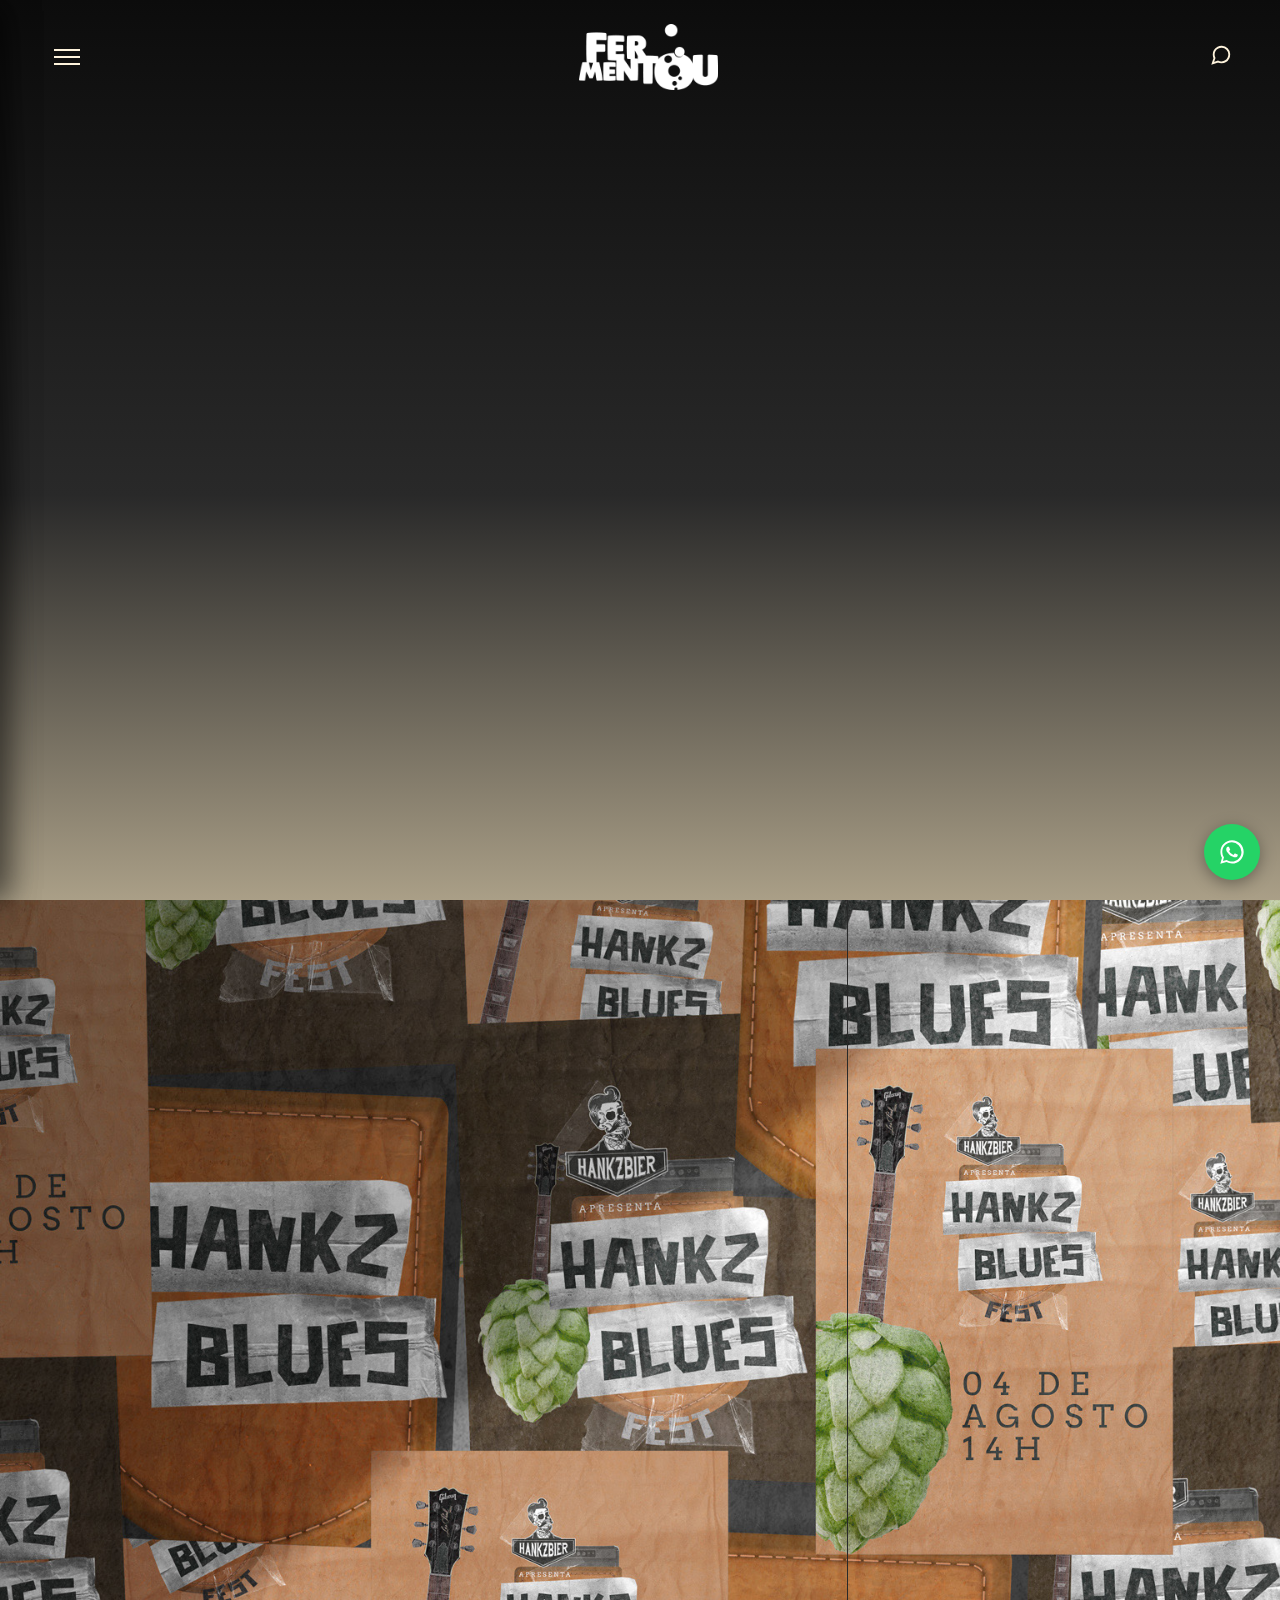
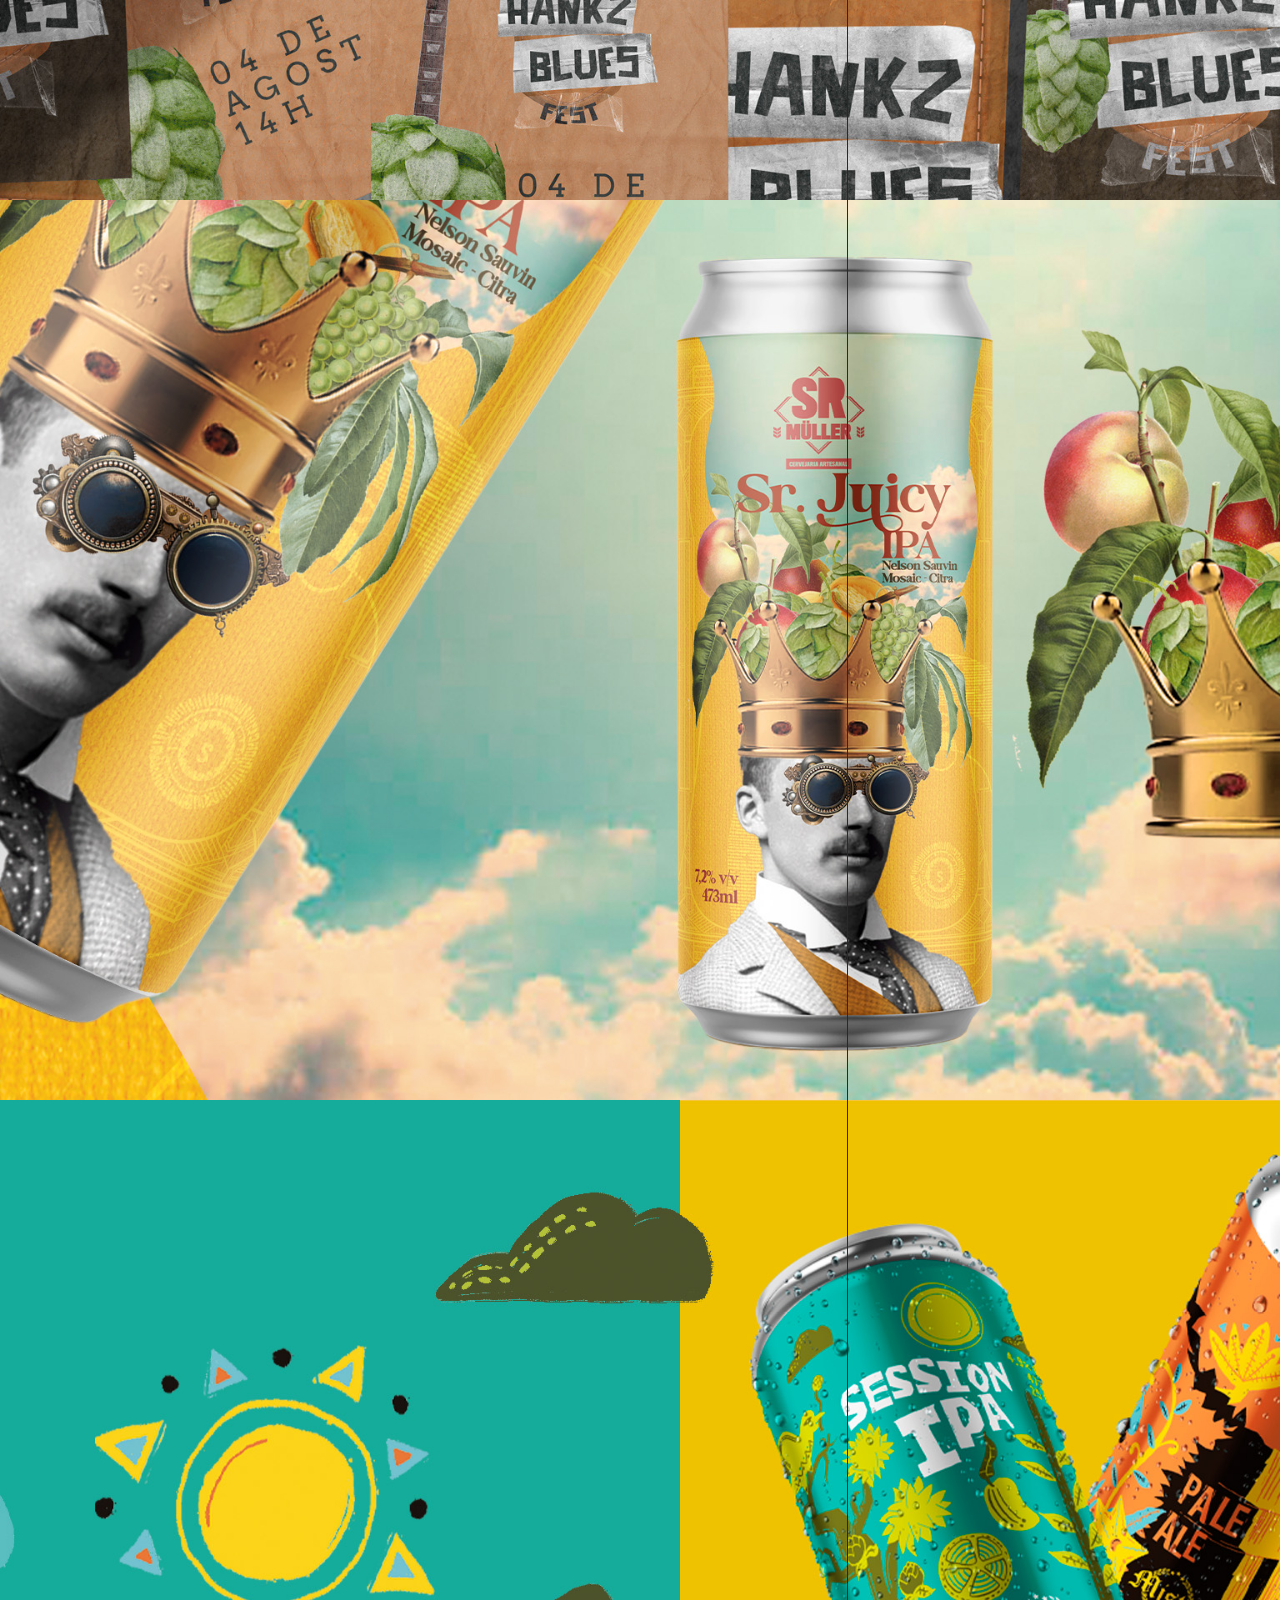
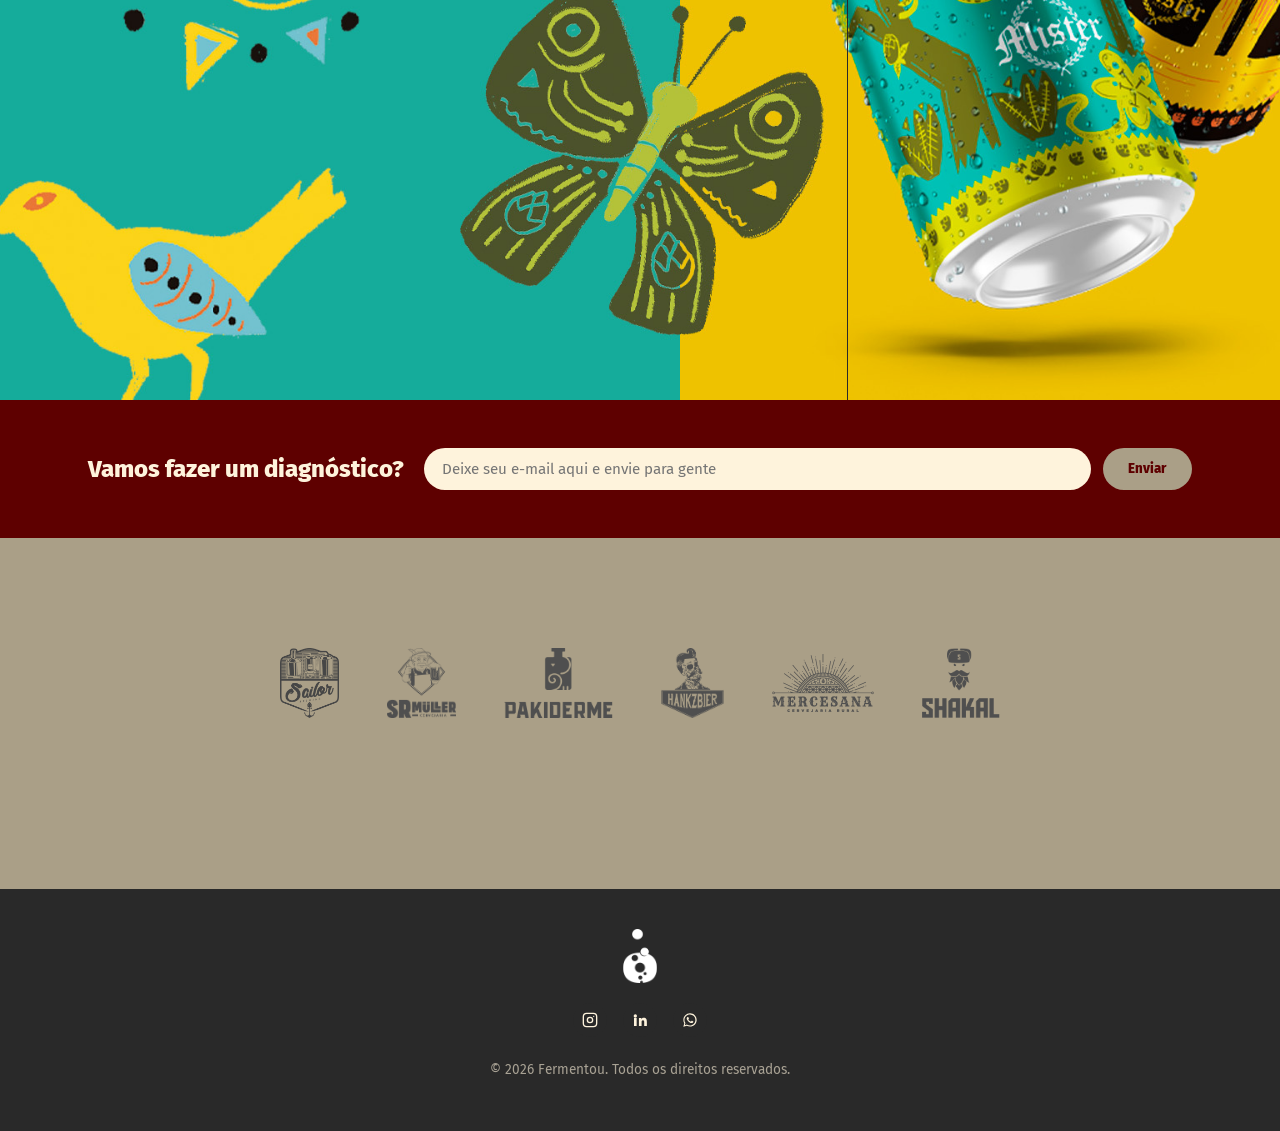
==== index.html @ e0749a38 "Add files via upload" ====
<!DOCTYPE html>
<html lang="pt-BR">
<head>
<meta charset="UTF-8">
<meta name="viewport" content="width=device-width, initial-scale=1.0">
<title>Fermentou — Estúdio</title>
<link rel="preconnect" href="https://fonts.googleapis.com">
<link rel="preconnect" href="https://fonts.gstatic.com" crossorigin>
<link href="https://fonts.googleapis.com/css2?family=Fira+Sans:ital,wght@0,400;0,500;0,800;1,400&display=swap" rel="stylesheet">
<link rel="stylesheet" href="css/style.css">
<link rel="icon" type="image/png" href="images/logo-f.png">
</head>
<body>

<header class="site-header">
  <button class="menu-toggle" aria-expanded="false" aria-label="Abrir menu">
    <span></span><span></span><span></span>
  </button>
  <div class="logo"><a href="index.html"><img src="images/logo.png" alt="Fermentou" style="height:66px"></a></div>
  <a href="contato.html" class="contact-icon" aria-label="Contato">
    <svg viewBox="0 0 24 24" fill="none" stroke="currentColor" stroke-width="2"><path d="M21 11.5a8.38 8.38 0 0 1-.9 3.8 8.5 8.5 0 0 1-7.6 4.7 8.38 8.38 0 0 1-3.8-.9L3 21l1.9-5.7a8.38 8.38 0 0 1-.9-3.8 8.5 8.5 0 0 1 4.7-7.6 8.38 8.38 0 0 1 3.8-.9h.5a8.48 8.48 0 0 1 8 8v.5z"/></svg>
  </a>
</header>

<div class="nav-backdrop"></div>
<nav class="nav-overlay">
  <ul>
    <li><a href="index.html" class="is-active">Home</a></li>
    <li><a href="trabalhos.html">Trabalhos</a></li>
    <li><a href="servicos.html">Serviços</a></li>
    <li><a href="contato.html">Contato</a></li>
  </ul>
</nav>

<!-- HERO / VÍDEO -->
<section class="hero-video">
  <!--
    TODO: quando tiver o arquivo final, troque o <div class="hero-video__placeholder-note">
    por este bloco e aponte o "src" para o arquivo dentro da pasta /video:

    <video autoplay loop playsinline muted preload="auto">
      <source src="video/hero-fermentou.mp4" type="video/mp4">
    </video>

    Observação: o atributo "muted" acima é o que deixa o vídeo sem som e,
    de quebra, é o que garante que o autoplay funcione em todos os
    navegadores (Chrome, Safari, Firefox só permitem autoplay automático
    quando o vídeo está mudo). Se quiser o vídeo COM som, vai precisar de
    um clique do usuário para ativar (ex.: um botão de "ativar som") — me
    avise que eu monto esse botão.
  -->
  <video autoplay loop playsinline muted preload="auto">
    <source src="video/video-head.mp4" type="video/mp4">
  </video>

</section>

<!-- TRABALHOS — efeito parallax de revelação (prévia com 3, veja a página Trabalhos para os 10) -->
<section class="trabalhos">
  <div class="trabalho-item" data-titulo="Trabalho 01" data-imagem-1="images/trabalho-01-1.jpg" data-texto-1="Texto 1 do projeto Trabalho 01 — edite este atributo (data-texto-1 no HTML) com a informação real." data-imagem-2="images/trabalho-01-2.jpg" data-texto-2="Texto 2 do projeto Trabalho 01 — edite este atributo (data-texto-2 no HTML) com a informação real." data-imagem-3="images/trabalho-01-3.jpg" data-texto-3="Texto 3 do projeto Trabalho 01 — edite este atributo (data-texto-3 no HTML) com a informação real.">
    <div class="trabalho-item__frame">
      <img src="images/trabalho-01.jpg" alt="Trabalho 01" onerror="this.replaceWith(Object.assign(document.createElement('div'),{className:'trabalho-item__placeholder',textContent:'Trabalho 01'}))">
    </div>
    <div class="trabalho-item__nome">
      <span class="trabalho-item__nome-titulo">Trabalho 01</span>
      <span class="trabalho-item__nome-desc"></span>
    </div>
  </div>
  <div class="trabalho-item" data-titulo="Trabalho 02" data-imagem-1="images/trabalho-02-1.jpg" data-texto-1="Texto 1 do projeto Trabalho 02 — edite este atributo (data-texto-1 no HTML) com a informação real." data-imagem-2="images/trabalho-02-2.jpg" data-texto-2="Texto 2 do projeto Trabalho 02 — edite este atributo (data-texto-2 no HTML) com a informação real." data-imagem-3="images/trabalho-02-3.jpg" data-texto-3="Texto 3 do projeto Trabalho 02 — edite este atributo (data-texto-3 no HTML) com a informação real.">
    <div class="trabalho-item__frame">
      <img src="images/trabalho-02.jpg" alt="Trabalho 02" onerror="this.replaceWith(Object.assign(document.createElement('div'),{className:'trabalho-item__placeholder',textContent:'Trabalho 02'}))">
    </div>
    <div class="trabalho-item__nome">
      <span class="trabalho-item__nome-titulo">Trabalho 02</span>
      <span class="trabalho-item__nome-desc"></span>
    </div>
  </div>
  <div class="trabalho-item" data-titulo="Trabalho 03" data-imagem-1="images/trabalho-03-1.jpg" data-texto-1="Texto 1 do projeto Trabalho 03 — edite este atributo (data-texto-1 no HTML) com a informação real." data-imagem-2="images/trabalho-03-2.jpg" data-texto-2="Texto 2 do projeto Trabalho 03 — edite este atributo (data-texto-2 no HTML) com a informação real." data-imagem-3="images/trabalho-03-3.jpg" data-texto-3="Texto 3 do projeto Trabalho 03 — edite este atributo (data-texto-3 no HTML) com a informação real.">
    <div class="trabalho-item__frame">
      <img src="images/trabalho-03.jpg" alt="Trabalho 03" onerror="this.replaceWith(Object.assign(document.createElement('div'),{className:'trabalho-item__placeholder',textContent:'Trabalho 03'}))">
    </div>
    <div class="trabalho-item__nome">
      <span class="trabalho-item__nome-titulo">Trabalho 03</span>
      <span class="trabalho-item__nome-desc"></span>
    </div>
  </div>
</section>

<!-- ============================================================
     CTA — "Vamos fazer um diagnóstico?"
     Tudo aqui é fácil de editar:
     - Texto de chamada: troque o conteúdo de <span class="cta-diagnostico__texto">
     - Texto dentro do campo de e-mail: troque o atributo "placeholder" do <input>
     - Texto do botão: troque o conteúdo de <button>
     - Cor de fundo: variável --cta-cor-fundo no topo do css/style.css
       (hoje é o vermelho da marca — var(--terracota))
     Este formulário está preparado para o Netlify Forms (mesmo esquema da
     página Contato) — funciona assim que o site for publicado no Netlify.
     Se quiser usar outro serviço de e-mail/servidor aqui também, é só
     trocar/remover o atributo data-netlify e ajustar o "action" do form.
     ============================================================ -->
<section class="cta-diagnostico">
  <div class="container cta-diagnostico__conteudo">
    <span class="cta-diagnostico__texto">Vamos fazer um diagnóstico?</span>

    <form action="https://formsubmit.co/b506fd0d9becd67e48673a9bc6436c70" method="POST" class="cta-diagnostico__form">

      <!-- Redireciona de volta para a Home -->
      <input type="hidden" name="_next" value="https://fermentou.com.br/">

      <input type="hidden" name="_captcha" value="false">
      <input type="hidden" name="_subject" value="Novo pedido de Diagnóstico - Home">
      <input type="hidden" name="origem" value="CTA Diagnóstico - Home">

      <label for="cta-email" class="sr-only">E-mail</label>
      <input type="email" id="cta-email" name="email" placeholder="Deixe seu e-mail aqui e envie para gente" required>
      <button type="submit">Enviar</button>
    </form>
  </div>
</section>

<!-- CLIENTES -->
<section class="clientes">
  <div class="container">
    <div class="clientes__grid">
      <img src="images/cliente-01.png" alt="Cliente 1" onerror="imgFallback(this, 'Cliente 1')">
      <img src="images/cliente-02.png" alt="Cliente 2" onerror="imgFallback(this, 'Cliente 2')">
      <img src="images/cliente-03.png" alt="Cliente 3" onerror="imgFallback(this, 'Cliente 3')">
      <img src="images/cliente-04.png" alt="Cliente 4" onerror="imgFallback(this, 'Cliente 4')">
      <img src="images/cliente-05.png" alt="Cliente 5" onerror="imgFallback(this, 'Cliente 5')">
      <img src="images/cliente-06.png" alt="Cliente 6" onerror="imgFallback(this, 'Cliente 6')">

    </div>
  </div>
</section>

<footer class="site-footer">
  <div class="footer-logo">
      <a href="index.html"><img src="images/logo-f.png" alt="Fermentou" style="height:54px;margin:0 auto"></a>
  </div>
  <div class="clientes__social">
    <a href="https://instagram.com/" target="_blank" rel="noopener" aria-label="Instagram">
      <svg viewBox="0 0 24 24" fill="none" stroke="currentColor" stroke-width="2" stroke-linecap="round" stroke-linejoin="round"><rect x="2" y="2" width="20" height="20" rx="5"></rect><circle cx="12" cy="12" r="4"></circle><circle cx="17.5" cy="6.5" r="1" fill="currentColor" stroke="none"></circle></svg>
    </a>
    <a href="https://linkedin.com/" target="_blank" rel="noopener" aria-label="LinkedIn">
      <svg viewBox="0 0 24 24" fill="currentColor"><path d="M4.98 3.5a2.5 2.5 0 1 1 0 5 2.5 2.5 0 0 1 0-5zM3 9h4v12H3V9zm7 0h3.8v1.7h.1c.5-1 1.8-2 3.7-2 4 0 4.7 2.6 4.7 6v6.3h-4v-5.6c0-1.3 0-3-1.8-3s-2.1 1.4-2.1 2.9V21h-4V9z"/></svg>
    </a>
    <a href="https://wa.me/55SEUNUMEROAQUI" target="_blank" rel="noopener" aria-label="WhatsApp">
      <svg viewBox="0 0 24 24" fill="currentColor"><path d="M12.04 2c-5.5 0-9.96 4.46-9.96 9.96 0 1.76.46 3.45 1.33 4.95L2 22l5.24-1.37a9.9 9.9 0 0 0 4.8 1.23h.01c5.5 0 9.96-4.46 9.96-9.96S17.54 2 12.04 2zm0 18.2h-.01c-1.5 0-2.98-.4-4.27-1.16l-.31-.18-3.18.83.85-3.1-.2-.32a8.2 8.2 0 0 1-1.26-4.31c0-4.53 3.69-8.22 8.23-8.22a8.2 8.2 0 0 1 8.22 8.23c0 4.54-3.69 8.23-8.23 8.23zm4.51-6.16c-.25-.12-1.46-.72-1.69-.8-.23-.08-.39-.12-.56.13-.16.24-.64.8-.78.96-.14.16-.29.18-.53.06-.25-.12-1.04-.38-1.99-1.22-.73-.66-1.23-1.46-1.37-1.71-.14-.24-.02-.38.11-.5.11-.11.25-.28.37-.42.13-.14.17-.24.25-.4.08-.16.04-.3-.02-.42-.06-.12-.56-1.35-.77-1.85-.2-.48-.41-.42-.56-.43h-.48c-.16 0-.42.06-.64.3-.22.24-.85.83-.85 2.02s.87 2.35.99 2.51c.12.16 1.72 2.62 4.16 3.68.58.25 1.03.4 1.39.51.58.19 1.11.16 1.53.1.47-.07 1.46-.6 1.66-1.18.21-.58.21-1.07.14-1.18-.06-.1-.22-.16-.47-.28z"/></svg>
    </a>
  </div>
  <p style="margin-top:1.5rem;opacity:.6;">&copy; <span id="ano"></span> Fermentou. Todos os direitos reservados.</p>
</footer>

<!-- Off-canvas com detalhes do trabalho clicado -->
<div class="work-backdrop"></div>
<aside class="work-drawer" aria-hidden="true">
  <button class="work-drawer__fechar" aria-label="Fechar">&times;</button>
  <h2 class="work-drawer__titulo"></h2>

  <div class="work-drawer__bloco">
    <img class="work-drawer__imagem" data-slot="1" src="" alt="" onerror="this.style.display='none'">
    <p class="work-drawer__texto" data-slot="1"></p>
  </div>
  <div class="work-drawer__bloco">
    <img class="work-drawer__imagem" data-slot="2" src="" alt="" onerror="this.style.display='none'">
    <p class="work-drawer__texto" data-slot="2"></p>
  </div>
  <div class="work-drawer__bloco">
    <img class="work-drawer__imagem" data-slot="3" src="" alt="" onerror="this.style.display='none'">
    <p class="work-drawer__texto" data-slot="3"></p>
  </div>
</aside>

<script src="js/script.js"></script>
<script>document.getElementById('ano').textContent = new Date().getFullYear();</script>
</body>
</html>
---- css/style.css ----
/* ============================================
   FERMENTOU — Portfolio site
   ============================================ */

:root {
  /* Paleta oficial Fermentou, em ordem de predominância */
  --preto: #292929;      /* 1 — dominante */
  --terracota: #5e0000;      /* 2 — vinho/bordô, cor de destaque */
  --areia: #aa9f87;      /* 3 — bege acinzentado */
  --creme: #fef3dc;      /* 4 — creme claro */

  --terracota-escuro: #430000;
  --cinza-escuro: #292929;
  --verde-claro: var(--areia);
  --branco: #fef3dc;
  --branco-puro: #ffffff;
  --preto-rgb: 41, 41, 41; /* mesmo tom do --preto, em RGB (necessário para usar com opacidade) */
  --fonte-titulo: "Fira Sans", "Helvetica Neue", Arial, sans-serif;
  --fonte-corpo: "Fira Sans", "Helvetica Neue", Arial, sans-serif;
  --espaco-secao: clamp(3rem, 8vw, 7rem);

  /* ---- Campos de ajuste rápido ---- */
  --footer-logo-espaco: 1rem;               /* distância entre o logo e os ícones sociais no rodapé */
  --nome-trabalho-cor: var(--branco-puro);    /* cor do nome do trabalho (parallax) */
  --nome-trabalho-sombra:                     /* densidade da sombra do nome do trabalho */
    0 2px 6px rgba(0, 0, 0, 0.85),
    0 4px 18px rgba(0, 0, 0, 0.75),
    0 0 40px rgba(0, 0, 0, 0.5);
  --header-fundo-opacidade: 0.9;             /* fundo escuro atrás do logo ao rolar: 0 = totalmente transparente, 1 = totalmente sólido (hoje: ~95% transparente) */
  --marca-texto-altura-extra: 6px;            /* quanto o glifo do marca-texto cresce para cima e para baixo, além da altura padrão */
  --cta-cor-fundo: var(--terracota);          /* cor de fundo do CTA "Vamos fazer um diagnóstico?" na Home */
  --header-padding-vertical: 1.5rem;          /* altura "normal" do header (topo/base) */
  --header-escala-compacta: 0.7;              /* para quanto o header encolhe ao rolar (0.7 = 70% do tamanho original) */
  --trabalho-altura: 100vh;                   /* altura de cada imagem de trabalho em telas grandes */
  --trabalho-altura-tablet: 85vh;             /* altura em telas médias (até 900px) */
  --trabalho-altura-mobile: 60vh;             /* altura em telas pequenas (até 560px) — reduz o corte da imagem */
  --whatsapp-flutuante-cor: #25d366;          /* cor do botão flutuante de WhatsApp (hoje: verde padrão do WhatsApp) */
}

* { box-sizing: border-box; }

html {
  scroll-behavior: smooth;
}

body {
  margin: 0;
  font-family: var(--fonte-corpo);
  color: var(--preto);
  background: var(--creme);
  overflow-x: hidden;
}

img { max-width: 100%; display: block; }

a { color: inherit; text-decoration: none; }

.container {
  width: 100%;
  max-width: 1200px;
  margin: 0 auto;
  padding: 0 clamp(1.25rem, 4vw, 3rem);
}

/* ---------- Header ---------- */

.site-header {
  position: fixed;
  top: 0;
  left: 0;
  right: 0;
  z-index: 100;
  display: flex;
  align-items: center;
  justify-content: space-between;
  padding: var(--header-padding-vertical) clamp(1.25rem, 4vw, 3rem);
  color: var(--branco);
  background-color: transparent;
  transition: background-color 0.4s ease, padding 0.35s ease;
}

/* Header "compacto": reduz a altura gradualmente ao rolar a página,
   em todas as páginas. Proporção controlada por --header-escala-compacta
   no topo do CSS (hoje 0.7 = encolhe para 70% do tamanho original). */
.site-header.is-compacto {
  padding: calc(var(--header-padding-vertical) * var(--header-escala-compacta)) clamp(1.25rem, 4vw, 3rem);
}

.site-header .logo,
.site-header .contact-icon,
.site-header .menu-toggle {
  transition: transform 0.35s ease;
}

.site-header.is-compacto .logo,
.site-header.is-compacto .contact-icon,
.site-header.is-compacto .menu-toggle {
  transform: scale(var(--header-escala-compacta));
}

/* Fundo sólido fixo — usado nas páginas internas (sem vídeo por trás) */
.site-header.is-solid {
  background-color: var(--preto);
}

/* Fundo com fade e transparência ajustável — usado na Home, quando a
   rolagem passa da seção de vídeo para as seções seguintes */
.site-header.is-scrolled {
  background-color: rgba(var(--preto-rgb), var(--header-fundo-opacidade));
}

.logo {
  font-family: var(--fonte-titulo);
  font-weight: 800;
  font-size: 1.1rem;
  line-height: 0.95;
  text-align: center;
  letter-spacing: 0.02em;
}

.logo a { color: inherit; }

.menu-toggle {
  background: none;
  border: none;
  color: var(--branco);
  cursor: pointer;
  padding: 0.4rem;
  display: flex;
  flex-direction: column;
  gap: 5px;
}

.menu-toggle span {
  width: 26px;
  height: 2px;
  background: currentColor;
  display: block;
  transition: transform 0.25s ease, opacity 0.25s ease;
}

.menu-toggle[aria-expanded="true"] span:nth-child(1) {
  transform: translateY(7px) rotate(45deg);
}
.menu-toggle[aria-expanded="true"] span:nth-child(2) {
  opacity: 0;
}
.menu-toggle[aria-expanded="true"] span:nth-child(3) {
  transform: translateY(-7px) rotate(-45deg);
}

.contact-icon {
  color: var(--branco);
}
.contact-icon svg { width: 22px; height: 22px; }

/* Fundo desfocado — cobre a tela inteira (inclusive a metade que fica
   à direita do menu) enquanto o menu está aberto */
.nav-backdrop {
  position: fixed;
  inset: 0;
  z-index: 98;
  background: rgba(41, 41, 41, 0.4);
  backdrop-filter: blur(10px);
  -webkit-backdrop-filter: blur(10px);
  opacity: 0;
  visibility: hidden;
  transition: opacity 0.35s ease, visibility 0.35s ease;
}

.nav-backdrop.is-open {
  opacity: 1;
  visibility: visible;
}

/* Menu lateral — ocupa metade da tela e desliza a partir da esquerda,
   ficando sólido por cima do fundo desfocado */
.nav-overlay {
  position: fixed;
  top: 0;
  left: 0;
  bottom: 0;
  width: min(50vw, 480px);
  background: var(--preto);
  color: var(--creme);
  z-index: 99;
  display: flex;
  align-items: center;
  justify-content: center;
  transform: translateX(-100%);
  transition: transform 0.35s ease;
  box-shadow: 8px 0 30px rgba(0, 0, 0, 0.35);
}

.nav-overlay.is-open {
  transform: translateX(0);
}

.nav-overlay ul {
  list-style: none;
  margin: 0;
  padding: 0;
  text-align: center;
}

.nav-overlay li {
  margin: 1.2rem 0;
}

.nav-overlay a {
  font-family: var(--fonte-titulo);
  font-weight: 500;
  font-size: clamp(1.6rem, 3.5vw, 2.4rem);
  transition: color 0.2s ease;
}

.nav-overlay a:hover,
.nav-overlay a:focus-visible {
  color: var(--areia);
}

.nav-overlay a.is-active {
  color: var(--terracota);
}

.nav-overlay a.is-active:hover {
  color: var(--areia);
}

@media (max-width: 640px) {
  .nav-overlay { width: 78vw; }
}

/* ---------- Hero / video section ---------- */

.hero-video {
  position: relative;
  min-height: 100vh;
  display: flex;
  align-items: center;
  justify-content: center;
  overflow: hidden;
  background: linear-gradient(180deg, #0c0c0c 0%, var(--preto) 55%, var(--areia) 100%);
}

.hero-video video {
  position: absolute;
  inset: 0;
  width: 100%;
  height: 100%;
  object-fit: cover;
  opacity: 0.55;
}

.hero-video__placeholder-note {
  position: absolute;
  inset: 0;
  display: flex;
  align-items: center;
  justify-content: center;
  color: rgba(255,255,255,0.6);
  font-family: var(--fonte-titulo);
  font-weight: 800;
  letter-spacing: 0.3em;
  font-size: 1rem;
}

.hero-video__logos {
  position: relative;
  z-index: 2;
  display: grid;
  grid-template-columns: repeat(4, 1fr);
  gap: clamp(1.5rem, 5vw, 4rem) clamp(1.5rem, 6vw, 5rem);
  align-items: center;
  padding: clamp(4rem, 10vw, 8rem) clamp(1.5rem, 6vw, 5rem);
  opacity: 0.35;
}

.hero-video__logos img {
  filter: grayscale(1) brightness(2);
  margin: 0 auto;
}

/* ---------- Trabalhos / overlapping parallax images ---------- */

.trabalhos {
  position: relative;
  background: var(--preto);
}

.trabalho-item {
  position: sticky;
  top: 0;
  height: var(--trabalho-altura);
  display: flex;
  align-items: center;
  justify-content: center;
  overflow: hidden;
  cursor: pointer;
}

/* Em telas menores a imagem cortava muita informação (container muito
   alto/estreito); reduzimos a altura para cortar menos. Ajuste os
   valores de --trabalho-altura-tablet/--trabalho-altura-mobile no
   topo do CSS (dentro de :root) conforme quiser. */
@media (max-width: 900px) {
  .trabalho-item { height: var(--trabalho-altura-tablet); }
}

@media (max-width: 560px) {
  .trabalho-item { height: var(--trabalho-altura-mobile); }
}

/* ---------- Off-canvas de detalhes do trabalho ---------- */

.work-backdrop {
  position: fixed;
  inset: 0;
  z-index: 198;
  background: rgba(41, 41, 41, 0.45);
  backdrop-filter: blur(10px);
  -webkit-backdrop-filter: blur(10px);
  opacity: 0;
  visibility: hidden;
  transition: opacity 0.35s ease, visibility 0.35s ease;
}

.work-backdrop.is-open {
  opacity: 1;
  visibility: visible;
}

.work-drawer {
  position: fixed;
  top: 0;
  left: 0;
  bottom: 0;
  width: min(55vw, 560px);
  background: var(--preto);
  color: var(--creme);
  z-index: 199;
  transform: translateX(-100%);
  transition: transform 0.35s ease;
  box-shadow: 8px 0 30px rgba(0, 0, 0, 0.35);
  overflow-y: auto;
  padding: clamp(3.5rem, 7vw, 4.5rem) clamp(1.5rem, 4vw, 2.5rem) 3rem;
}

.work-drawer.is-open {
  transform: translateX(0);
}

.work-drawer__fechar {
  position: absolute;
  top: 1.2rem;
  right: 1.2rem;
  background: none;
  border: none;
  color: var(--creme);
  font-size: 2rem;
  line-height: 1;
  cursor: pointer;
}

.work-drawer__titulo {
  font-family: var(--fonte-titulo);
  font-weight: 800;
  font-size: clamp(1.5rem, 3vw, 2rem);
  margin: 0 0 2rem;
}

.work-drawer__bloco {
  margin-bottom: 2.5rem;
}

.work-drawer__bloco:last-child {
  margin-bottom: 0;
}

.work-drawer__imagem {
  width: 100%;
  aspect-ratio: 4/3;
  object-fit: cover;
  background: #3a3733;
  margin-bottom: 1rem;
}

.work-drawer__texto {
  line-height: 1.6;
  color: var(--areia);
  margin: 0;
}

@media (max-width: 640px) {
  .work-drawer { width: 86vw; }
}

.trabalho-item__frame {
  position: relative;
  width: 100%;
  height: 100%;
  will-change: transform, opacity;
}

.trabalho-item img {
  width: 100%;
  height: 100%;
  object-fit: cover;
}

.trabalho-item__placeholder {
  width: 100%;
  height: 100%;
  display: flex;
  align-items: center;
  justify-content: center;
  background: #3a3733;
  color: rgba(244, 236, 216, 0.5);
  font-family: var(--fonte-titulo);
  font-weight: 800;
  font-size: clamp(2rem, 6vw, 4rem);
}

.trabalho-item__nome {
  position: absolute;
  top: 50%;
  right: clamp(1.5rem, 6vw, 5rem);
  transform: translateY(calc(-50% + 90px));
  display: flex;
  flex-direction: column;
  align-items: flex-end;
  gap: 0.5rem;
  text-align: right;
  opacity: 0;
  pointer-events: none;
  will-change: transform, opacity;
}

.trabalho-item__nome-titulo {
  color: var(--nome-trabalho-cor);
  font-family: var(--fonte-titulo);
  font-weight: 800;
  font-size: clamp(1.6rem, 4vw, 3rem);
  letter-spacing: 0.02em;
  text-shadow: var(--nome-trabalho-sombra);
}

.trabalho-item__nome-desc {
  display: block;
  max-width: 32ch;
  color: var(--areia);
  font-family: var(--fonte-corpo);
  font-size: clamp(0.85rem, 1.4vw, 1rem);
  line-height: 1.5;
  text-shadow: 0 2px 10px rgba(0, 0, 0, 0.45);
}

/* Deixe o texto vazio no HTML (data-vazio) para omitir a descrição —
   ela some sozinha, sem precisar remover a tag nem mexer no CSS */
.trabalho-item__nome-desc:empty {
  display: none;
}

/* ---------- CTA "Vamos fazer um diagnóstico?" ---------- */

.cta-diagnostico {
  /* cor de fundo do CTA — troque aqui ou na variável --cta-cor-fundo no :root */
  background: var(--cta-cor-fundo);
  padding: clamp(2rem, 5vw, 3rem) 0;
}

.cta-diagnostico__conteudo {
  display: flex;
  flex-wrap: nowrap;
  align-items: center;
  justify-content: center;
  gap: 1.25rem;
  text-align: left;
}

.cta-diagnostico__texto {
  flex: 0 0 auto;
  white-space: nowrap;
  color: var(--creme);
  font-family: var(--fonte-titulo);
  font-weight: 800;
  font-size: clamp(1.1rem, 2vw, 1.5rem);
}

.cta-diagnostico__form {
  display: flex;
  flex-wrap: nowrap;
  gap: 0.75rem;
  flex: 1 1 auto;
  min-width: 0;
}

.cta-diagnostico__form input[type="email"] {
  flex: 1 1 220px;
  min-width: 0;
  padding: 0.75rem 1.1rem;
  border: none;
  border-radius: 999px;
  background: var(--creme);
  color: var(--preto);
  font-family: var(--fonte-corpo);
  font-size: 0.95rem;
}

.cta-diagnostico__form button {
  flex: 0 0 auto;
  padding: 0.75rem 1.6rem;
  border-radius: 999px;
  /* botão do CTA: fundo bege da marca, texto vermelho em negrito */
  background: var(--areia);
  color: var(--terracota);
  border: none;
  font-family: var(--fonte-corpo);
  font-weight: 800;
  cursor: pointer;
  transition: background-color 0.2s ease, color 0.2s ease;
}

.cta-diagnostico__form button:hover {
  background: var(--creme);
  color: var(--terracota);
}

/* Em telas estreitas, quebra em duas linhas (texto em cima, form embaixo)
   para não espremer demais o conteúdo */
@media (max-width: 720px) {
  .cta-diagnostico__conteudo {
    flex-wrap: wrap;
    justify-content: center;
    text-align: center;
  }
  .cta-diagnostico__texto {
    white-space: normal;
    flex-basis: 100%;
  }
  .cta-diagnostico__form {
    flex-basis: 100%;
  }
}

/* utilitário: esconde visualmente mas mantém acessível para leitor de tela */
.sr-only {
  position: absolute;
  width: 1px;
  height: 1px;
  padding: 0;
  margin: -1px;
  overflow: hidden;
  clip: rect(0, 0, 0, 0);
  white-space: nowrap;
  border: 0;
}

/* ---------- Clientes ---------- */

.clientes {
  background: var(--verde-claro);
  padding: var(--espaco-secao) 0;
  text-align: center;
}

.clientes__grid {
  display: flex;
  flex-wrap: nowrap;
  align-items: center;
  justify-content: flex-start;
  gap: 3rem;
  margin: 0 auto 3rem;
  overflow-x: auto;
  overflow-y: hidden;
  padding: 0.5rem clamp(1.25rem, 4vw, 3rem) 1.25rem;
  scroll-snap-type: x proximity;
  -webkit-overflow-scrolling: touch;
}

.clientes__grid.cabe-tudo {
  justify-content: center;
}

.clientes__grid::-webkit-scrollbar {
  height: 6px;
}
.clientes__grid::-webkit-scrollbar-thumb {
  background: var(--terracota);
  border-radius: 999px;
}
.clientes__grid::-webkit-scrollbar-track {
  background: transparent;
}

.clientes__grid img,
.clientes__grid .logo-placeholder {
  flex: 0 0 auto;
  scroll-snap-align: start;
}

.clientes__grid img {
  margin: 0;
  max-height: 70px;
  filter: grayscale(1);
}

.logo-placeholder {
  display: inline-flex;
  align-items: center;
  justify-content: center;
  min-width: 90px;
  min-height: 32px;
  font-size: 0.7rem;
  letter-spacing: 0.05em;
  text-transform: uppercase;
  color: var(--preto);
  opacity: 0.45;
  text-align: center;
}

.hero-video__logos .logo-placeholder {
  color: var(--creme);
}

.clientes__icone {
  width: 40px;
  margin: 0 auto 1rem;
}

.clientes__texto {
  max-width: 30ch;
  margin: 0 auto 1.5rem;
  font-size: 0.85rem;
  color: #555;
}

.clientes__social {
  display: flex;
  gap: 1rem;
  justify-content: center;
}

.clientes__social a {
  width: 34px;
  height: 34px;
  border-radius: 50%;
  background: var(--preto);
  color: var(--branco);
  display: flex;
  align-items: center;
  justify-content: center;
}
.clientes__social svg { width: 16px; height: 16px; }

/* ---------- Footer ---------- */

.site-footer {
  background: var(--preto);
  color: var(--creme);
  padding: 2.5rem clamp(1.25rem, 4vw, 3rem);
  text-align: center;
  font-size: 0.85rem;
}

.footer-logo {
  /* Distância entre o logo e os ícones de rede social abaixo dele.
     Ajuste este valor conforme quiser mais ou menos espaço. */
  margin-bottom: var(--footer-logo-espaco, 2.5rem);
}

.footer-logo a {
  display: inline-block;
  font-family: var(--fonte-titulo);
  font-weight: 800;
  font-size: 1rem;
  line-height: 0.95;
  color: var(--creme);
  letter-spacing: 0.02em;
}

.footer-logo img { margin: 0 auto; }

/* ---------- Páginas internas (Sobre / Contato / Trabalhos) ---------- */

.pagina-interna {
  padding: clamp(7rem, 14vw, 10rem) 0 var(--espaco-secao);
}

.pagina-interna h1 {
  font-family: var(--fonte-titulo);
  font-weight: 800;
  font-size: clamp(2rem, 6vw, 3.5rem);
  margin-bottom: 1.5rem;
  color: var(--terracota);
}

.pagina-interna p {
  max-width: 60ch;
  line-height: 1.6;
  color: #333;
}

/* ---------- Serviços ---------- */

.servicos-lista {
  list-style: none;
  margin: 3rem 0 0;
  padding: 0;
  max-width: 70ch;
}

.servico {
  padding: 2rem 0;
  border-bottom: 1px solid rgba(41, 41, 41, 0.15);
}

.servico:first-child {
  padding-top: 0;
}

.servico__titulo {
  font-family: var(--fonte-titulo);
  font-weight: 800;
  font-size: clamp(1.4rem, 1.7vw, 2.2rem);
  margin: 0 0 0.6rem;
}

.servico__texto {
  margin: 0;
  color: #333;
  line-height: 1.6;
  max-width: 55ch;
}

/* Efeito de "marca-texto": um glifo preto (cor da marca) que preenche
   por trás do título conforme ele entra na tela ao rolar a página — a
   fonte muda para a cor de fundo da página à medida que o glifo avança */
.marca-texto {
  position: relative;
  display: inline;
  color: var(--preto);
  transition: color 0.3s ease 0.3s;
}

.marca-texto::before {
  content: "";
  position: absolute;
  left: -0.15em;
  right: -0.15em;
  top: calc(8% - var(--marca-texto-altura-extra));
  bottom: calc(4% - var(--marca-texto-altura-extra));
  background: var(--preto);
  z-index: -1;
  transform: scaleX(0);
  transform-origin: left center;
  transition: transform 0.6s ease;
}

.marca-texto.is-marcado {
  color: var(--creme);
}

.marca-texto.is-marcado::before {
  transform: scaleX(1);
}

/* Contato form */

.form-contato {
  max-width: 520px;
  display: grid;
  gap: 1rem;
  margin-top: 2rem;
}

.form-contato label {
  font-size: 0.85rem;
  font-weight: 600;
  display: block;
  margin-bottom: 0.3rem;
}

.form-contato input,
.form-contato textarea {
  width: 100%;
  padding: 0.75rem;
  border: 1px solid #ccc;
  background: var(--branco);
  font-family: inherit;
  font-size: 1rem;
}

.form-contato button {
  justify-self: start;
  background: var(--terracota);
  color: var(--branco);
  border: none;
  padding: 0.8rem 1.8rem;
  border-radius: 999px;
  font-weight: 600;
  cursor: pointer;
}

.form-contato button:hover { background: var(--terracota-escuro); }

.form-contato-aviso {
  max-width: 520px;
  margin-top: 2rem;
  padding: 1rem 1.2rem;
  background: var(--areia);
  color: var(--preto);
  font-size: 0.95rem;
}

.contato__links {
  display: flex;
  gap: 1rem;
  margin-top: 2rem;
  flex-wrap: wrap;
}

.contato__links a {
  border: 1px solid var(--preto);
  border-radius: 999px;
  padding: 0.6rem 1.1rem;
  font-size: 0.9rem;
}

/* Grid de trabalhos (página Trabalhos) */

.trabalhos-grid {
  display: grid;
  grid-template-columns: repeat(2, 1fr);
  gap: 1.5rem;
}

.trabalhos-grid__item {
  aspect-ratio: 4/3;
  background: #ddd;
  display: flex;
  align-items: center;
  justify-content: center;
  color: #888;
  font-family: var(--fonte-titulo);
  font-weight: 800;
  overflow: hidden;
}
.trabalhos-grid__item img { width: 100%; height: 100%; object-fit: cover; }

@media (min-width: 640px) {
  .trabalhos-grid { grid-template-columns: repeat(3, 1fr); }
}

@media (max-width: 640px) {
  .clientes__grid { gap: 2rem; }
}

/* ---------- Botão flutuante do WhatsApp ---------- */

.whatsapp-flutuante {
  position: fixed;
  right: 1.25rem;
  bottom: 1.25rem;
  width: 56px;
  height: 56px;
  border-radius: 50%;
  display: flex;
  align-items: center;
  justify-content: center;
  background: var(--whatsapp-flutuante-cor);
  color: var(--branco-puro);
  box-shadow: 0 4px 16px rgba(0, 0, 0, 0.35);
  z-index: 150;
  transition: transform 0.2s ease;
}

.whatsapp-flutuante svg {
  width: 28px;
  height: 28px;
}

.whatsapp-flutuante:hover {
  transform: scale(1.08);
}

@media (prefers-reduced-motion: reduce) {
  html { scroll-behavior: auto; }
  .trabalho-item__frame { transition: none !important; }
}

/* ---------- Cursor trailer ---------- */

.cursor-trailer {
  position: fixed;
  top: 0;
  left: 0;
  width: 10px;
  height: 10px;
  background: var(--terracota);
  border-radius: 50%;
  pointer-events: none;
  z-index: 300;
  opacity: 0;
  transition: opacity 0.2s ease, width 0.15s ease, height 0.15s ease;
  will-change: transform;
}

.cursor-trailer.is-active {
  opacity: 1;
}

.cursor-trailer.is-bursting {
  opacity: 0 !important;
}

/* ---------- Efeito de "explosão" ao passar sobre links/botões ---------- */

.cursor-burst {
  position: fixed;
  top: 0;
  left: 0;
  width: 0;
  height: 0;
  pointer-events: none;
  z-index: 301;
}

.cursor-burst__eixo {
  position: absolute;
  top: 0;
  left: 0;
  width: 0;
  height: 0;
}

.cursor-burst__linha {
  position: absolute;
  top: 0;
  left: -1px;
  width: 2px;
  height: 9px;
  background: var(--terracota);
  transform-origin: center top;
  animation: cursor-burst-anim 0.45s ease-out forwards;
}

@keyframes cursor-burst-anim {
  0% { transform: translateY(-2px) scaleY(0.5); opacity: 1; }
  100% { transform: translateY(-20px) scaleY(1); opacity: 0; }
}
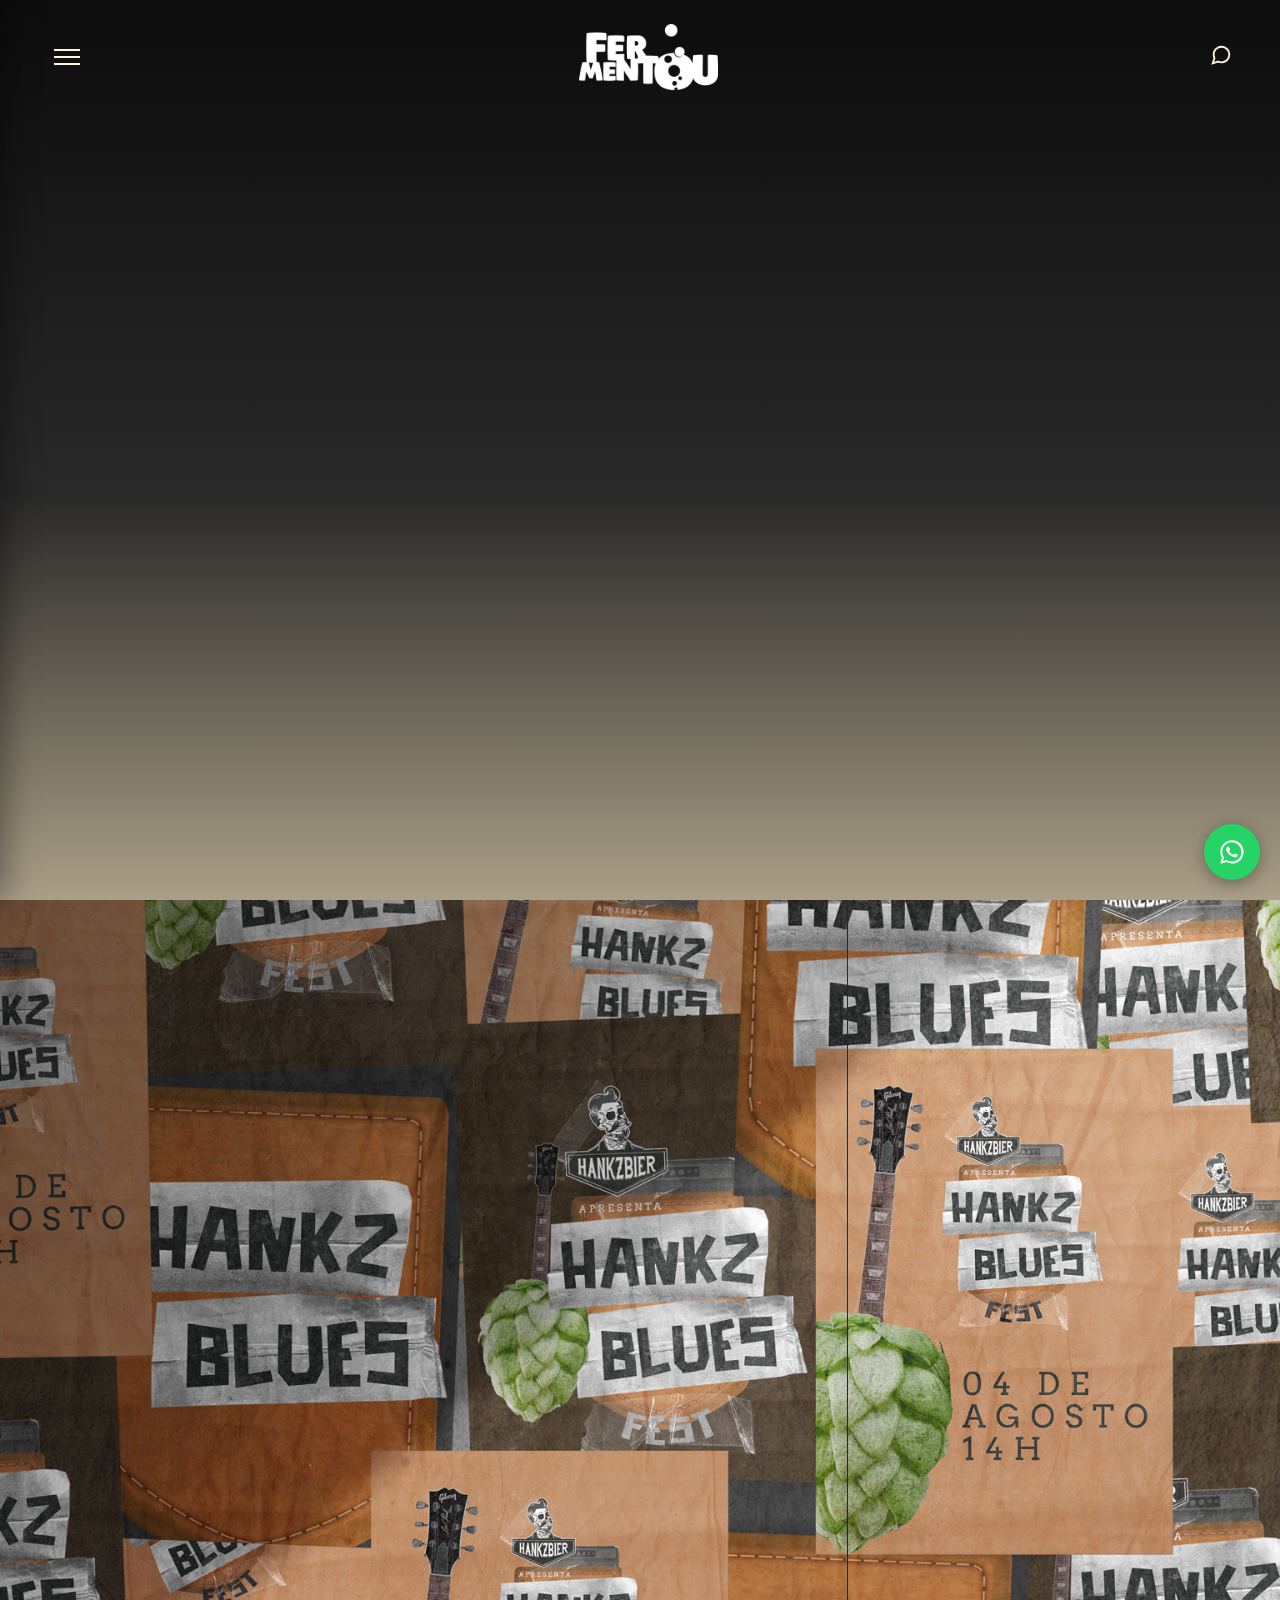
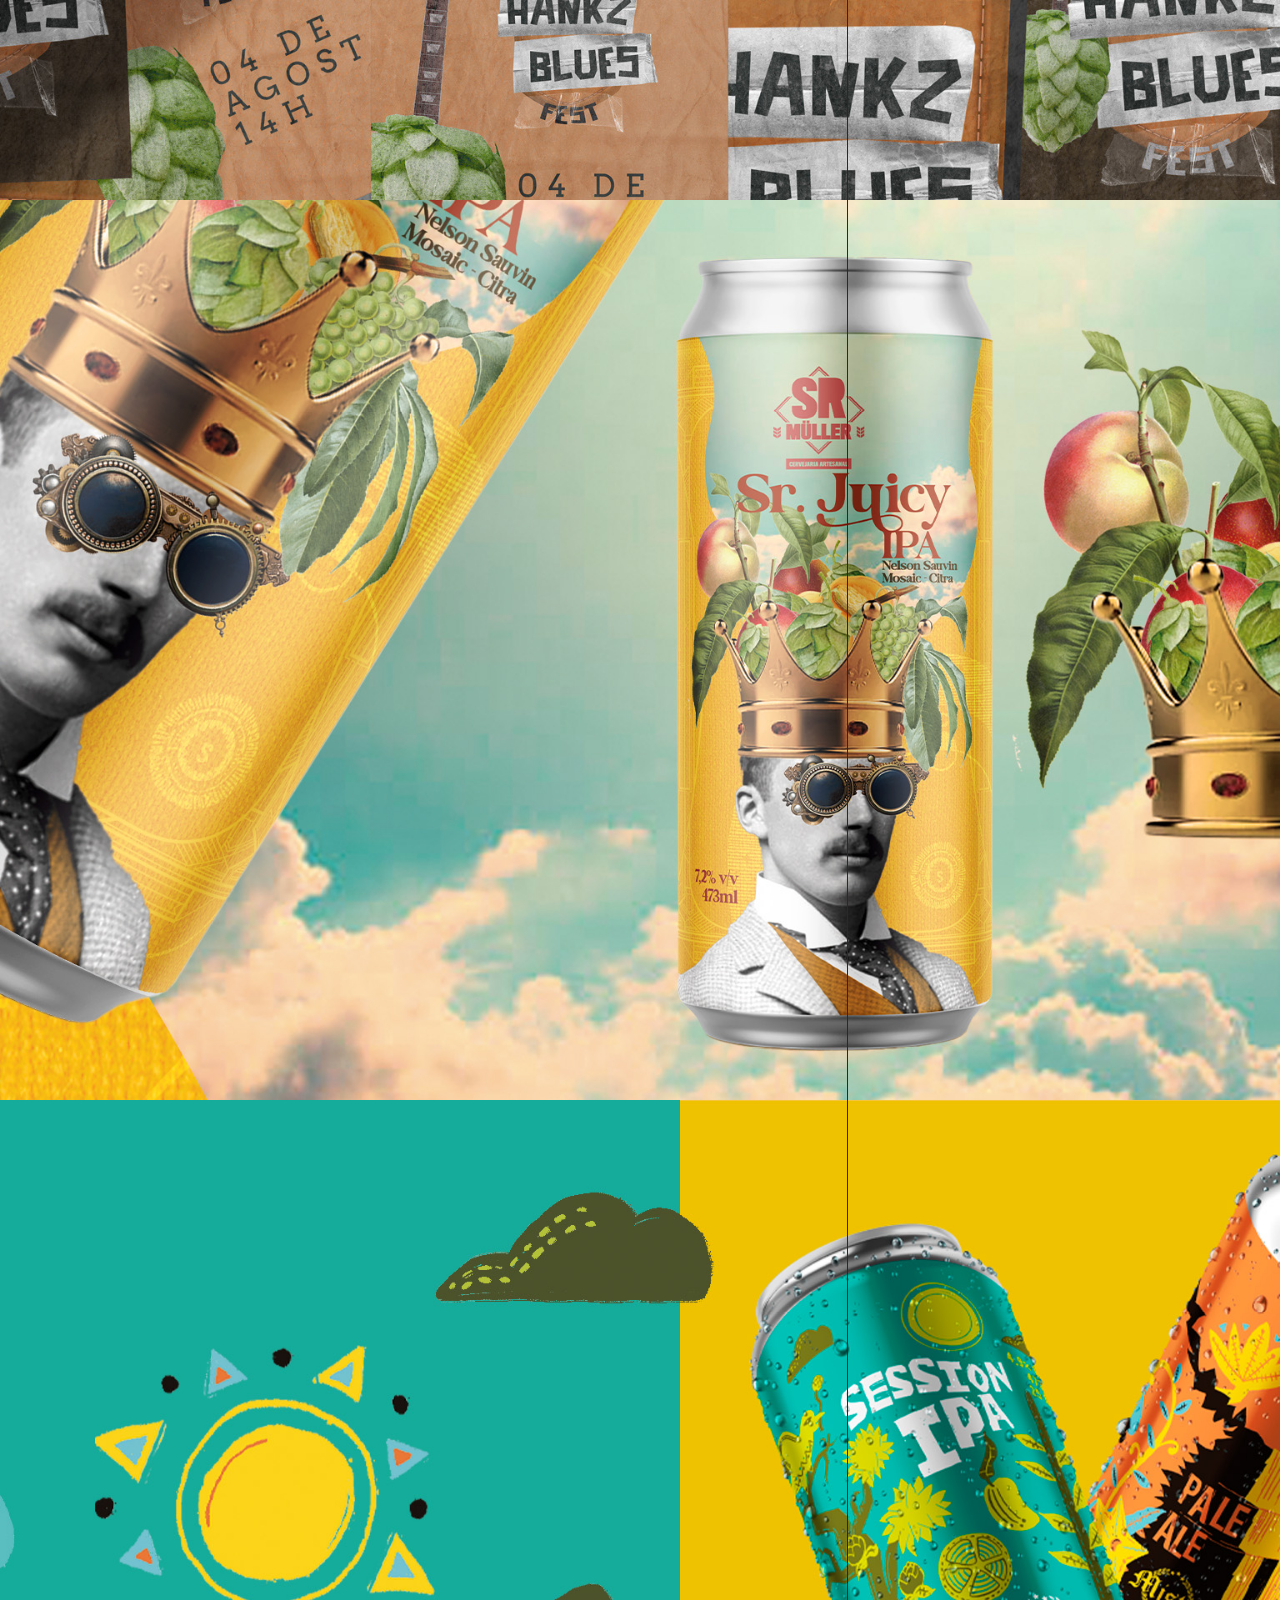
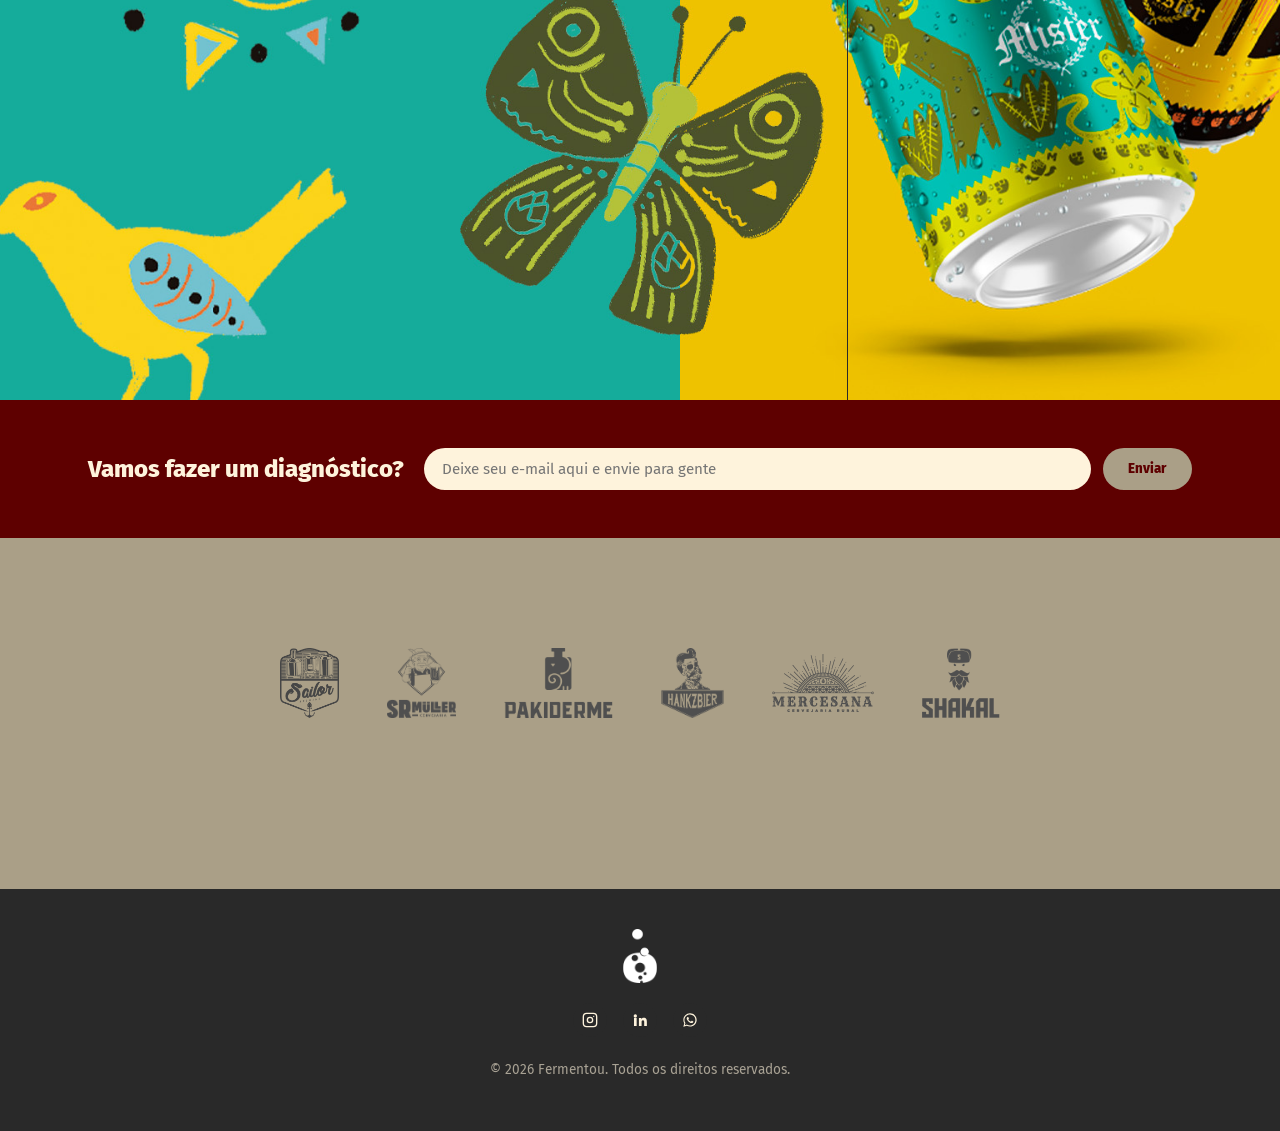
==== commit 2d6cba70: "Add files via upload" ====
--- a/index.html
+++ b/index.html
@@ -34,30 +34,14 @@
 
 <!-- HERO / VÍDEO -->
 <section class="hero-video">
-  <!--
-    TODO: quando tiver o arquivo final, troque o <div class="hero-video__placeholder-note">
-    por este bloco e aponte o "src" para o arquivo dentro da pasta /video:
-
-    <video autoplay loop playsinline muted preload="auto">
-      <source src="video/hero-fermentou.mp4" type="video/mp4">
-    </video>
-
-    Observação: o atributo "muted" acima é o que deixa o vídeo sem som e,
-    de quebra, é o que garante que o autoplay funcione em todos os
-    navegadores (Chrome, Safari, Firefox só permitem autoplay automático
-    quando o vídeo está mudo). Se quiser o vídeo COM som, vai precisar de
-    um clique do usuário para ativar (ex.: um botão de "ativar som") — me
-    avise que eu monto esse botão.
-  -->
   <video autoplay loop playsinline muted preload="auto">
     <source src="video/video-head.mp4" type="video/mp4">
   </video>
-
 </section>
 
-<!-- TRABALHOS — efeito parallax de revelação (prévia com 3, veja a página Trabalhos para os 10) -->
+<!-- TRABALHOS — Redireciona para a página trabalhos.html e abre o modal automático correspondente -->
 <section class="trabalhos">
-  <div class="trabalho-item" data-titulo="Trabalho 01" data-imagem-1="images/trabalho-01-1.jpg" data-texto-1="Texto 1 do projeto Trabalho 01 — edite este atributo (data-texto-1 no HTML) com a informação real." data-imagem-2="images/trabalho-01-2.jpg" data-texto-2="Texto 2 do projeto Trabalho 01 — edite este atributo (data-texto-2 no HTML) com a informação real." data-imagem-3="images/trabalho-01-3.jpg" data-texto-3="Texto 3 do projeto Trabalho 01 — edite este atributo (data-texto-3 no HTML) com a informação real.">
+  <a href="trabalhos.html#trabalho-01" class="trabalho-item">
     <div class="trabalho-item__frame">
       <img src="images/trabalho-01.jpg" alt="Trabalho 01" onerror="this.replaceWith(Object.assign(document.createElement('div'),{className:'trabalho-item__placeholder',textContent:'Trabalho 01'}))">
     </div>
@@ -65,8 +49,9 @@
       <span class="trabalho-item__nome-titulo">Trabalho 01</span>
       <span class="trabalho-item__nome-desc"></span>
     </div>
-  </div>
-  <div class="trabalho-item" data-titulo="Trabalho 02" data-imagem-1="images/trabalho-02-1.jpg" data-texto-1="Texto 1 do projeto Trabalho 02 — edite este atributo (data-texto-1 no HTML) com a informação real." data-imagem-2="images/trabalho-02-2.jpg" data-texto-2="Texto 2 do projeto Trabalho 02 — edite este atributo (data-texto-2 no HTML) com a informação real." data-imagem-3="images/trabalho-02-3.jpg" data-texto-3="Texto 3 do projeto Trabalho 02 — edite este atributo (data-texto-3 no HTML) com a informação real.">
+  </a>
+
+  <a href="trabalhos.html#trabalho-02" class="trabalho-item">
     <div class="trabalho-item__frame">
       <img src="images/trabalho-02.jpg" alt="Trabalho 02" onerror="this.replaceWith(Object.assign(document.createElement('div'),{className:'trabalho-item__placeholder',textContent:'Trabalho 02'}))">
     </div>
@@ -74,8 +59,9 @@
       <span class="trabalho-item__nome-titulo">Trabalho 02</span>
       <span class="trabalho-item__nome-desc"></span>
     </div>
-  </div>
-  <div class="trabalho-item" data-titulo="Trabalho 03" data-imagem-1="images/trabalho-03-1.jpg" data-texto-1="Texto 1 do projeto Trabalho 03 — edite este atributo (data-texto-1 no HTML) com a informação real." data-imagem-2="images/trabalho-03-2.jpg" data-texto-2="Texto 2 do projeto Trabalho 03 — edite este atributo (data-texto-2 no HTML) com a informação real." data-imagem-3="images/trabalho-03-3.jpg" data-texto-3="Texto 3 do projeto Trabalho 03 — edite este atributo (data-texto-3 no HTML) com a informação real.">
+  </a>
+
+  <a href="trabalhos.html#trabalho-03" class="trabalho-item">
     <div class="trabalho-item__frame">
       <img src="images/trabalho-03.jpg" alt="Trabalho 03" onerror="this.replaceWith(Object.assign(document.createElement('div'),{className:'trabalho-item__placeholder',textContent:'Trabalho 03'}))">
     </div>
@@ -83,31 +69,16 @@
       <span class="trabalho-item__nome-titulo">Trabalho 03</span>
       <span class="trabalho-item__nome-desc"></span>
     </div>
-  </div>
+  </a>
 </section>
 
-<!-- ============================================================
-     CTA — "Vamos fazer um diagnóstico?"
-     Tudo aqui é fácil de editar:
-     - Texto de chamada: troque o conteúdo de <span class="cta-diagnostico__texto">
-     - Texto dentro do campo de e-mail: troque o atributo "placeholder" do <input>
-     - Texto do botão: troque o conteúdo de <button>
-     - Cor de fundo: variável --cta-cor-fundo no topo do css/style.css
-       (hoje é o vermelho da marca — var(--terracota))
-     Este formulário está preparado para o Netlify Forms (mesmo esquema da
-     página Contato) — funciona assim que o site for publicado no Netlify.
-     Se quiser usar outro serviço de e-mail/servidor aqui também, é só
-     trocar/remover o atributo data-netlify e ajustar o "action" do form.
-     ============================================================ -->
+<!-- CTA DIAGNÓSTICO -->
 <section class="cta-diagnostico">
   <div class="container cta-diagnostico__conteudo">
     <span class="cta-diagnostico__texto">Vamos fazer um diagnóstico?</span>
 
     <form action="https://formsubmit.co/b506fd0d9becd67e48673a9bc6436c70" method="POST" class="cta-diagnostico__form">
-
-      <!-- Redireciona de volta para a Home -->
       <input type="hidden" name="_next" value="https://fermentou.com.br/">
-
       <input type="hidden" name="_captcha" value="false">
       <input type="hidden" name="_subject" value="Novo pedido de Diagnóstico - Home">
       <input type="hidden" name="origem" value="CTA Diagnóstico - Home">
@@ -129,7 +100,6 @@
       <img src="images/cliente-04.png" alt="Cliente 4" onerror="imgFallback(this, 'Cliente 4')">
       <img src="images/cliente-05.png" alt="Cliente 5" onerror="imgFallback(this, 'Cliente 5')">
       <img src="images/cliente-06.png" alt="Cliente 6" onerror="imgFallback(this, 'Cliente 6')">
-
     </div>
   </div>
 </section>
@@ -152,26 +122,6 @@
   <p style="margin-top:1.5rem;opacity:.6;">&copy; <span id="ano"></span> Fermentou. Todos os direitos reservados.</p>
 </footer>
 
-<!-- Off-canvas com detalhes do trabalho clicado -->
-<div class="work-backdrop"></div>
-<aside class="work-drawer" aria-hidden="true">
-  <button class="work-drawer__fechar" aria-label="Fechar">&times;</button>
-  <h2 class="work-drawer__titulo"></h2>
-
-  <div class="work-drawer__bloco">
-    <img class="work-drawer__imagem" data-slot="1" src="" alt="" onerror="this.style.display='none'">
-    <p class="work-drawer__texto" data-slot="1"></p>
-  </div>
-  <div class="work-drawer__bloco">
-    <img class="work-drawer__imagem" data-slot="2" src="" alt="" onerror="this.style.display='none'">
-    <p class="work-drawer__texto" data-slot="2"></p>
-  </div>
-  <div class="work-drawer__bloco">
-    <img class="work-drawer__imagem" data-slot="3" src="" alt="" onerror="this.style.display='none'">
-    <p class="work-drawer__texto" data-slot="3"></p>
-  </div>
-</aside>
-
 <script src="js/script.js"></script>
 <script>document.getElementById('ano').textContent = new Date().getFullYear();</script>
 </body>
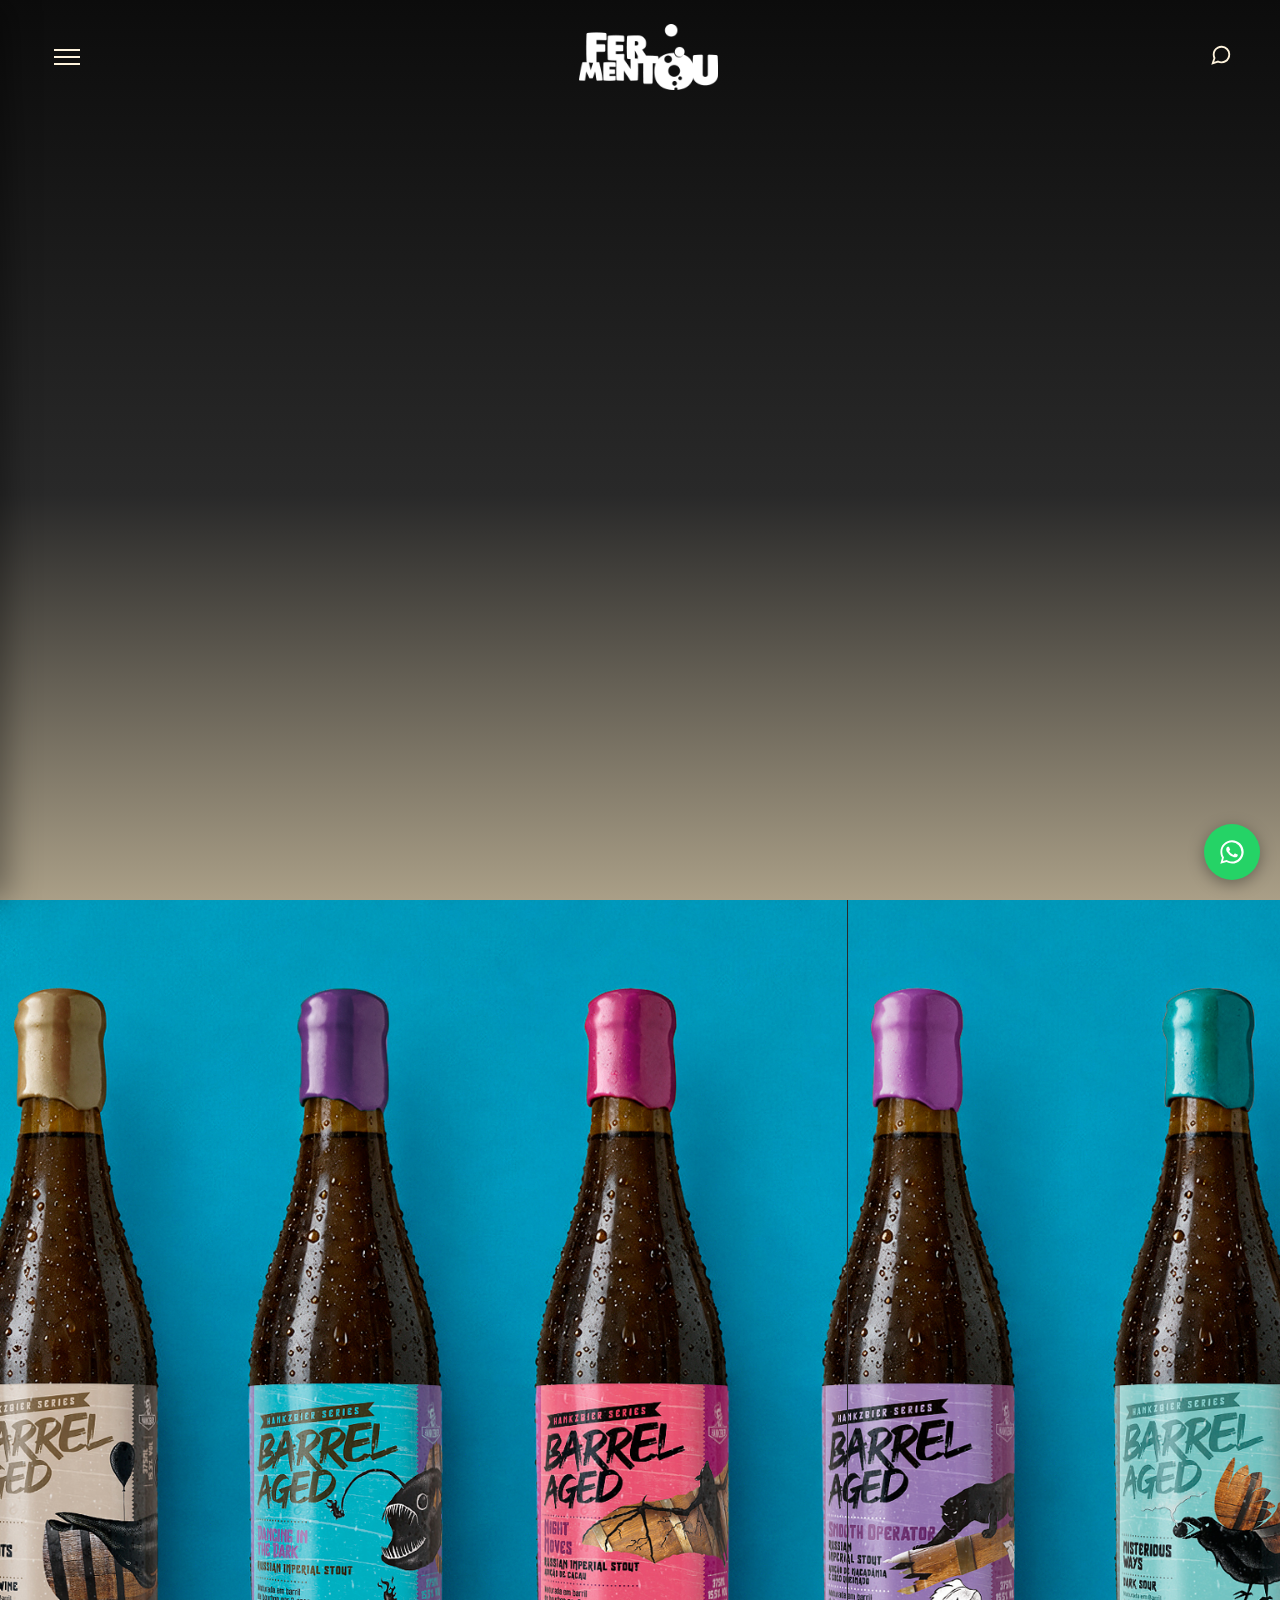
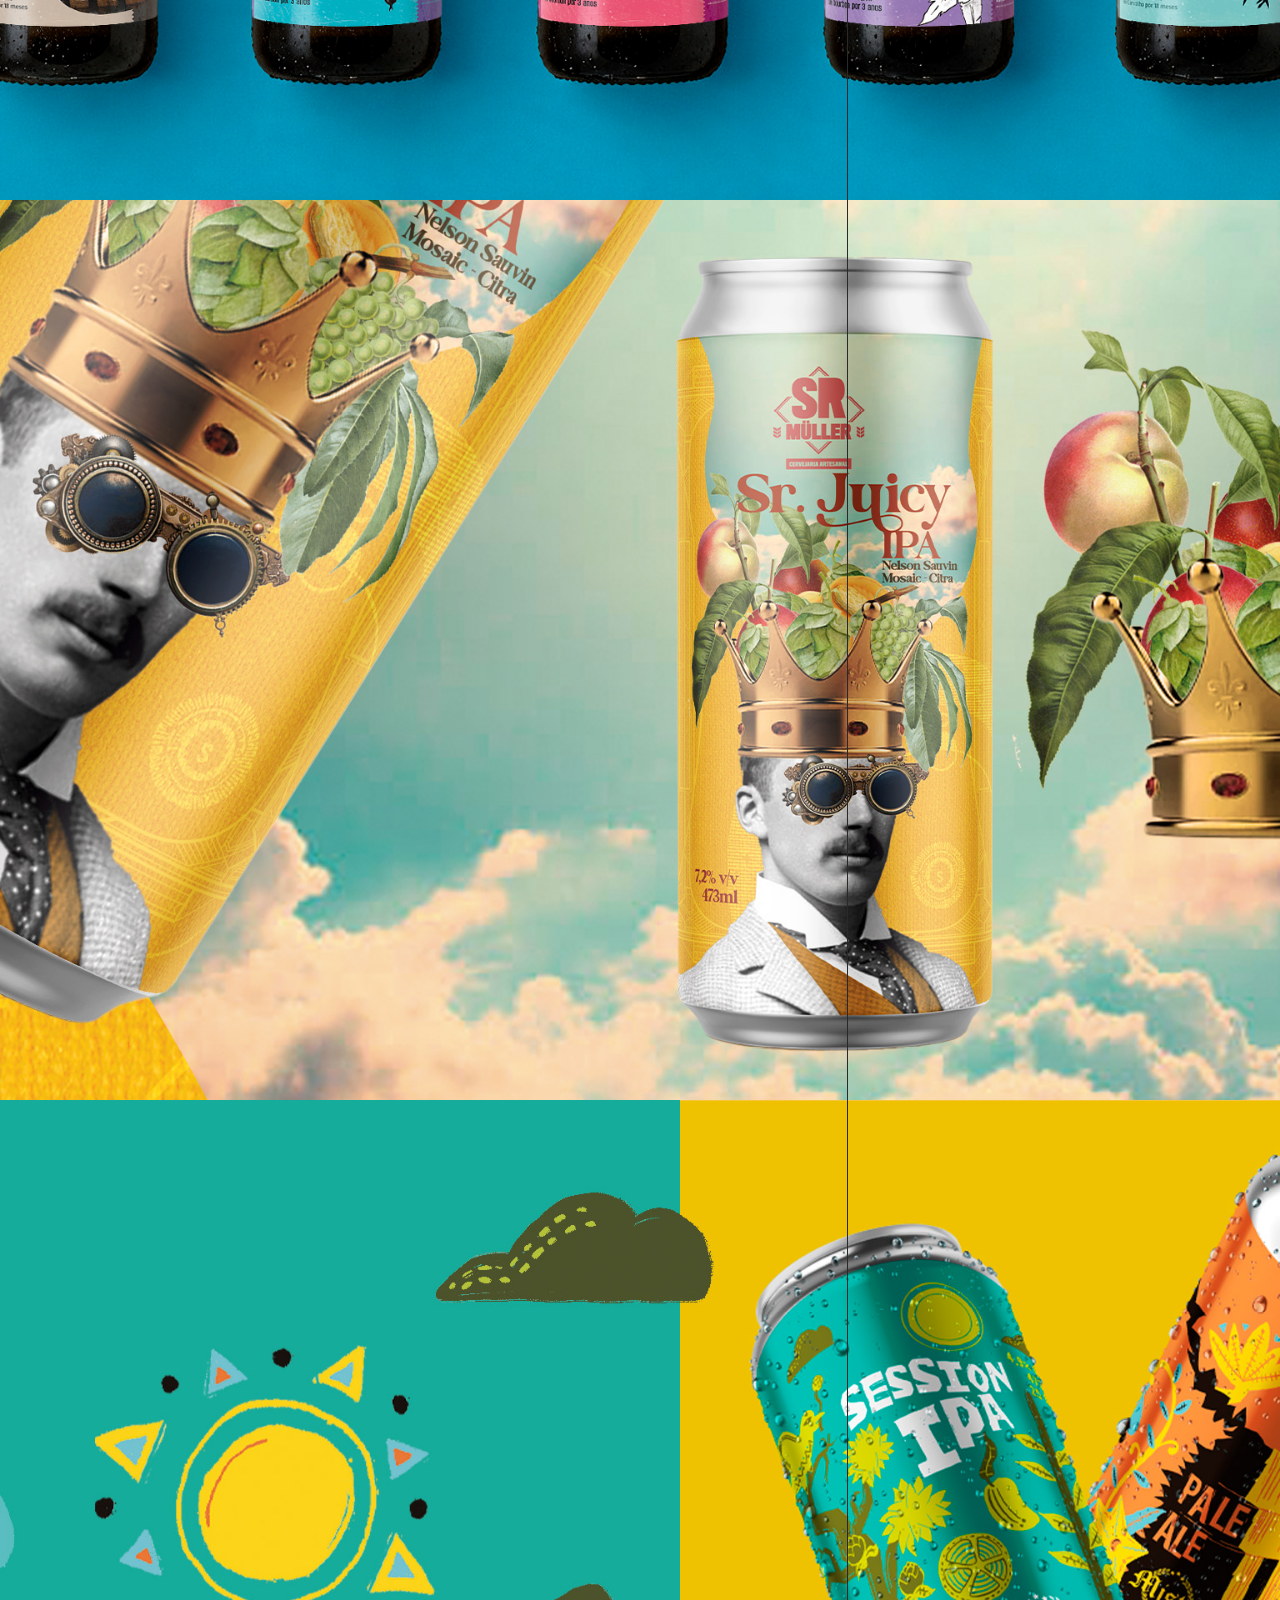
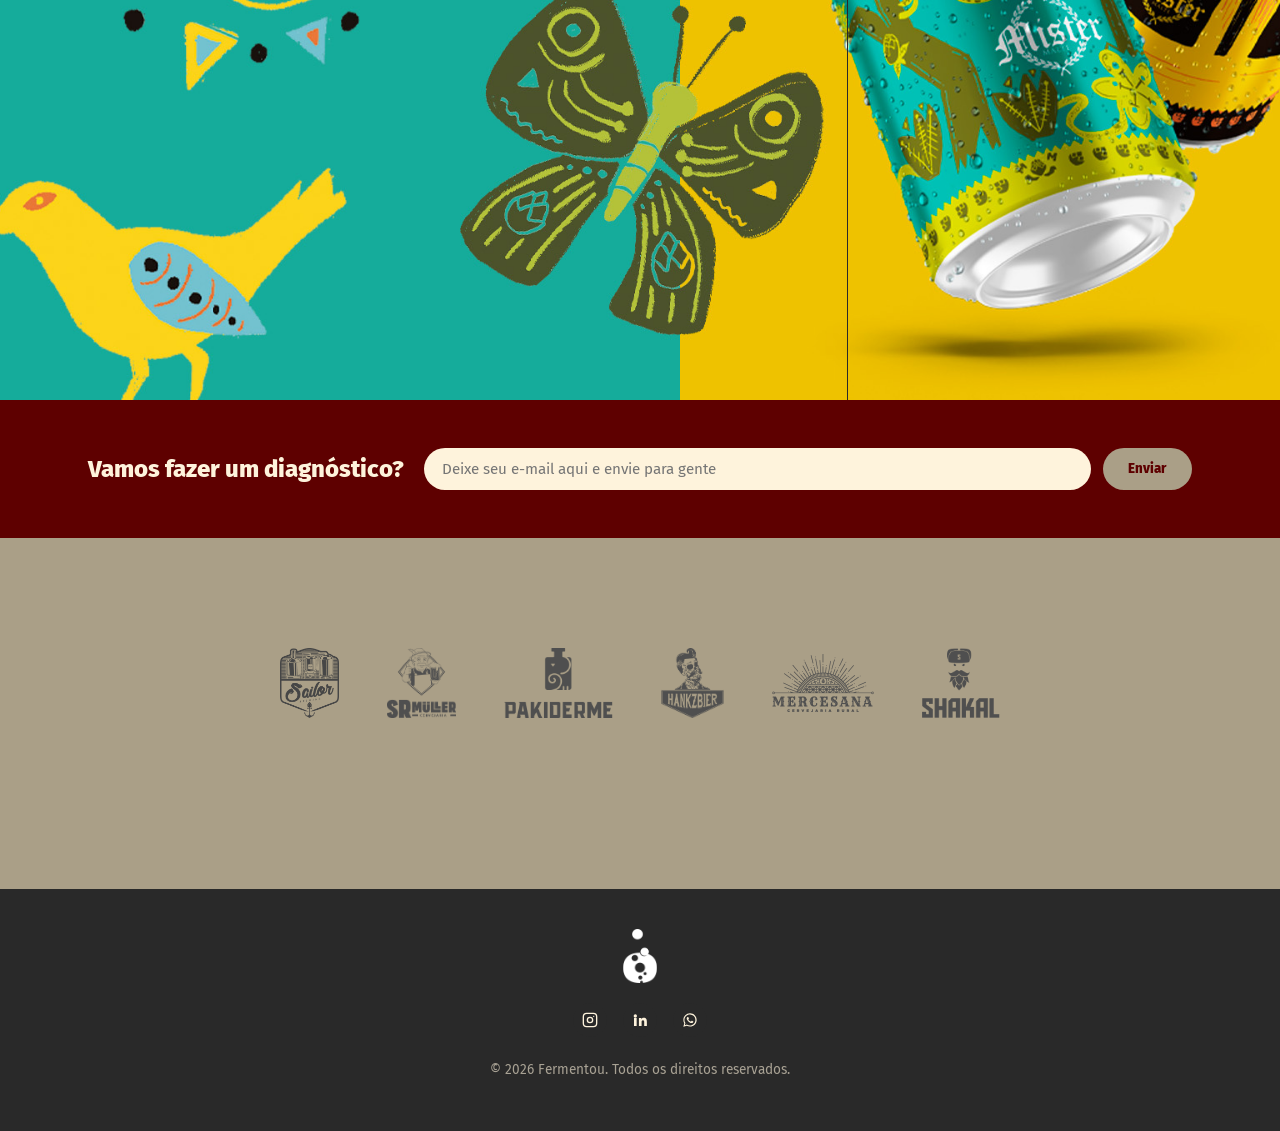
==== commit 9a34613e: "Add files via upload" ====
--- a/index.html
+++ b/index.html
@@ -46,7 +46,7 @@
       <img src="images/trabalho-01.jpg" alt="Trabalho 01" onerror="this.replaceWith(Object.assign(document.createElement('div'),{className:'trabalho-item__placeholder',textContent:'Trabalho 01'}))">
     </div>
     <div class="trabalho-item__nome">
-      <span class="trabalho-item__nome-titulo">Trabalho 01</span>
+      <span class="trabalho-item__nome-titulo">Uma série</span>
       <span class="trabalho-item__nome-desc"></span>
     </div>
   </a>
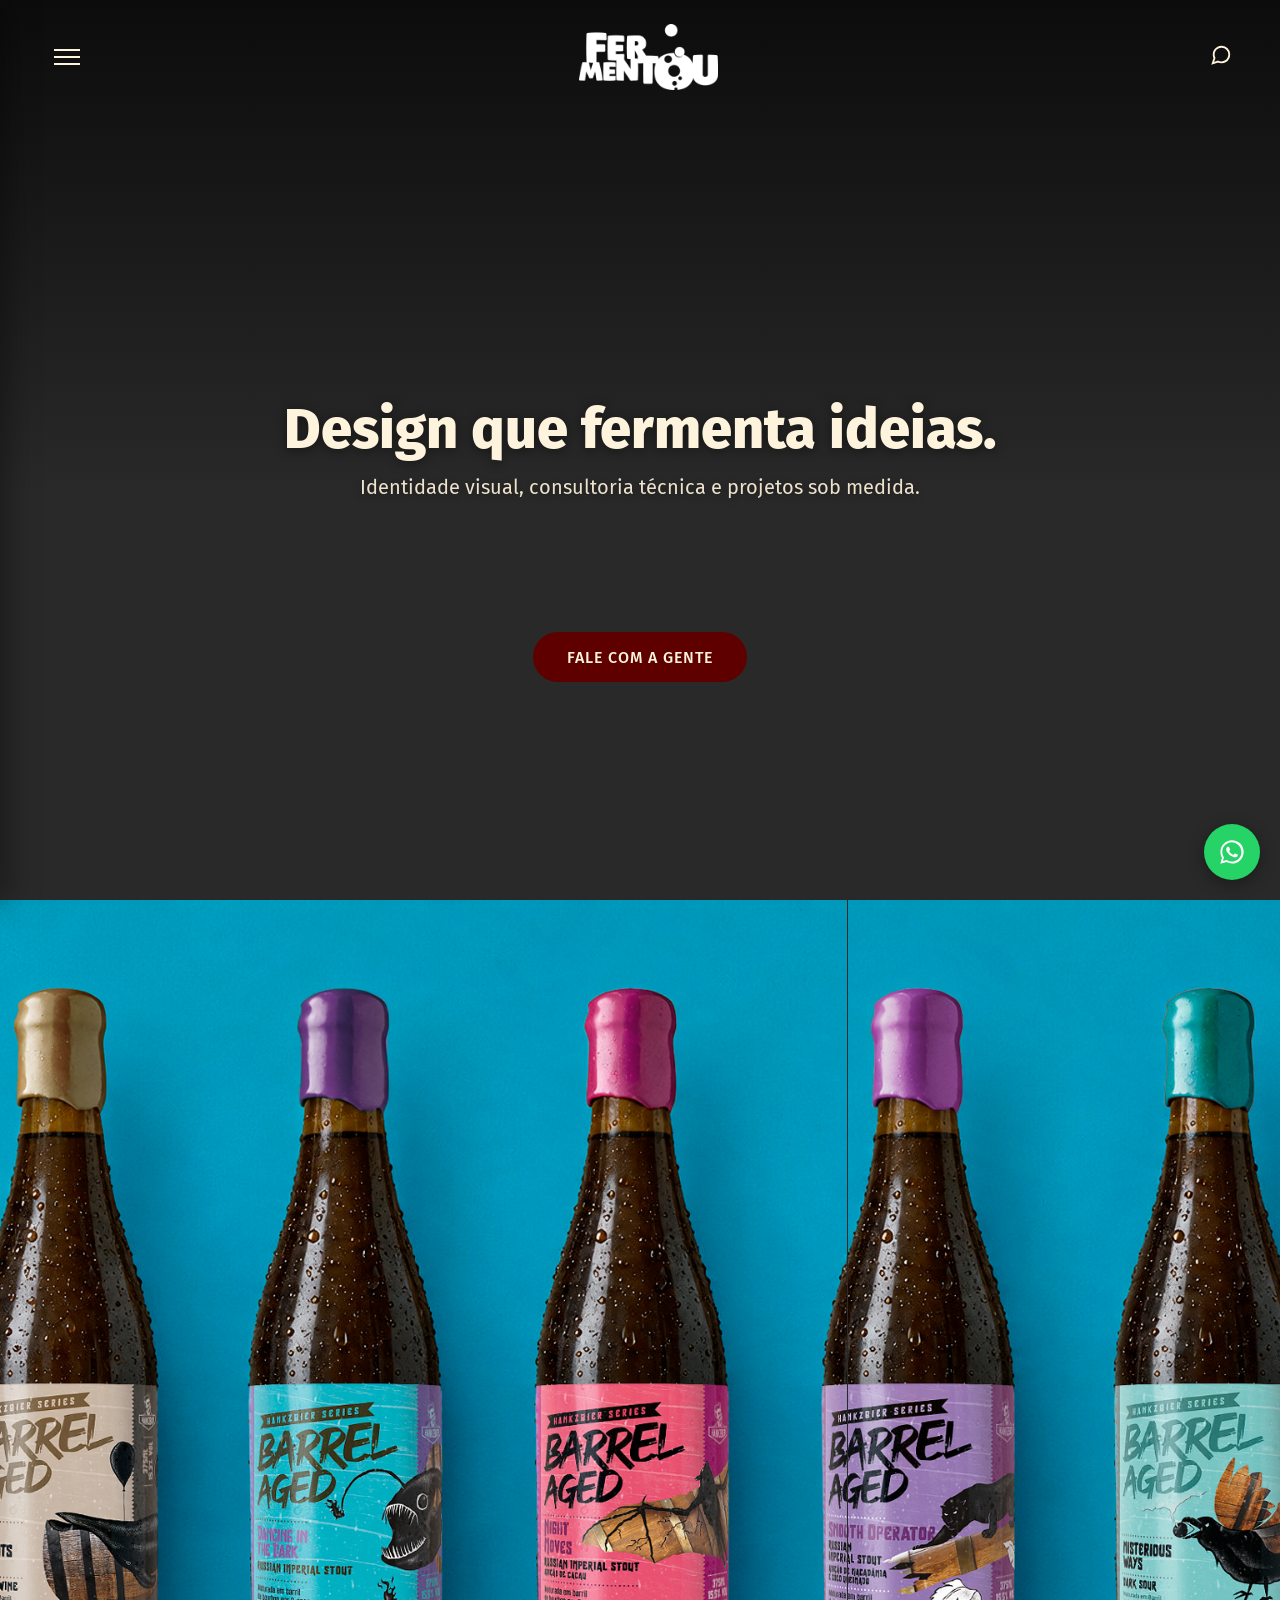
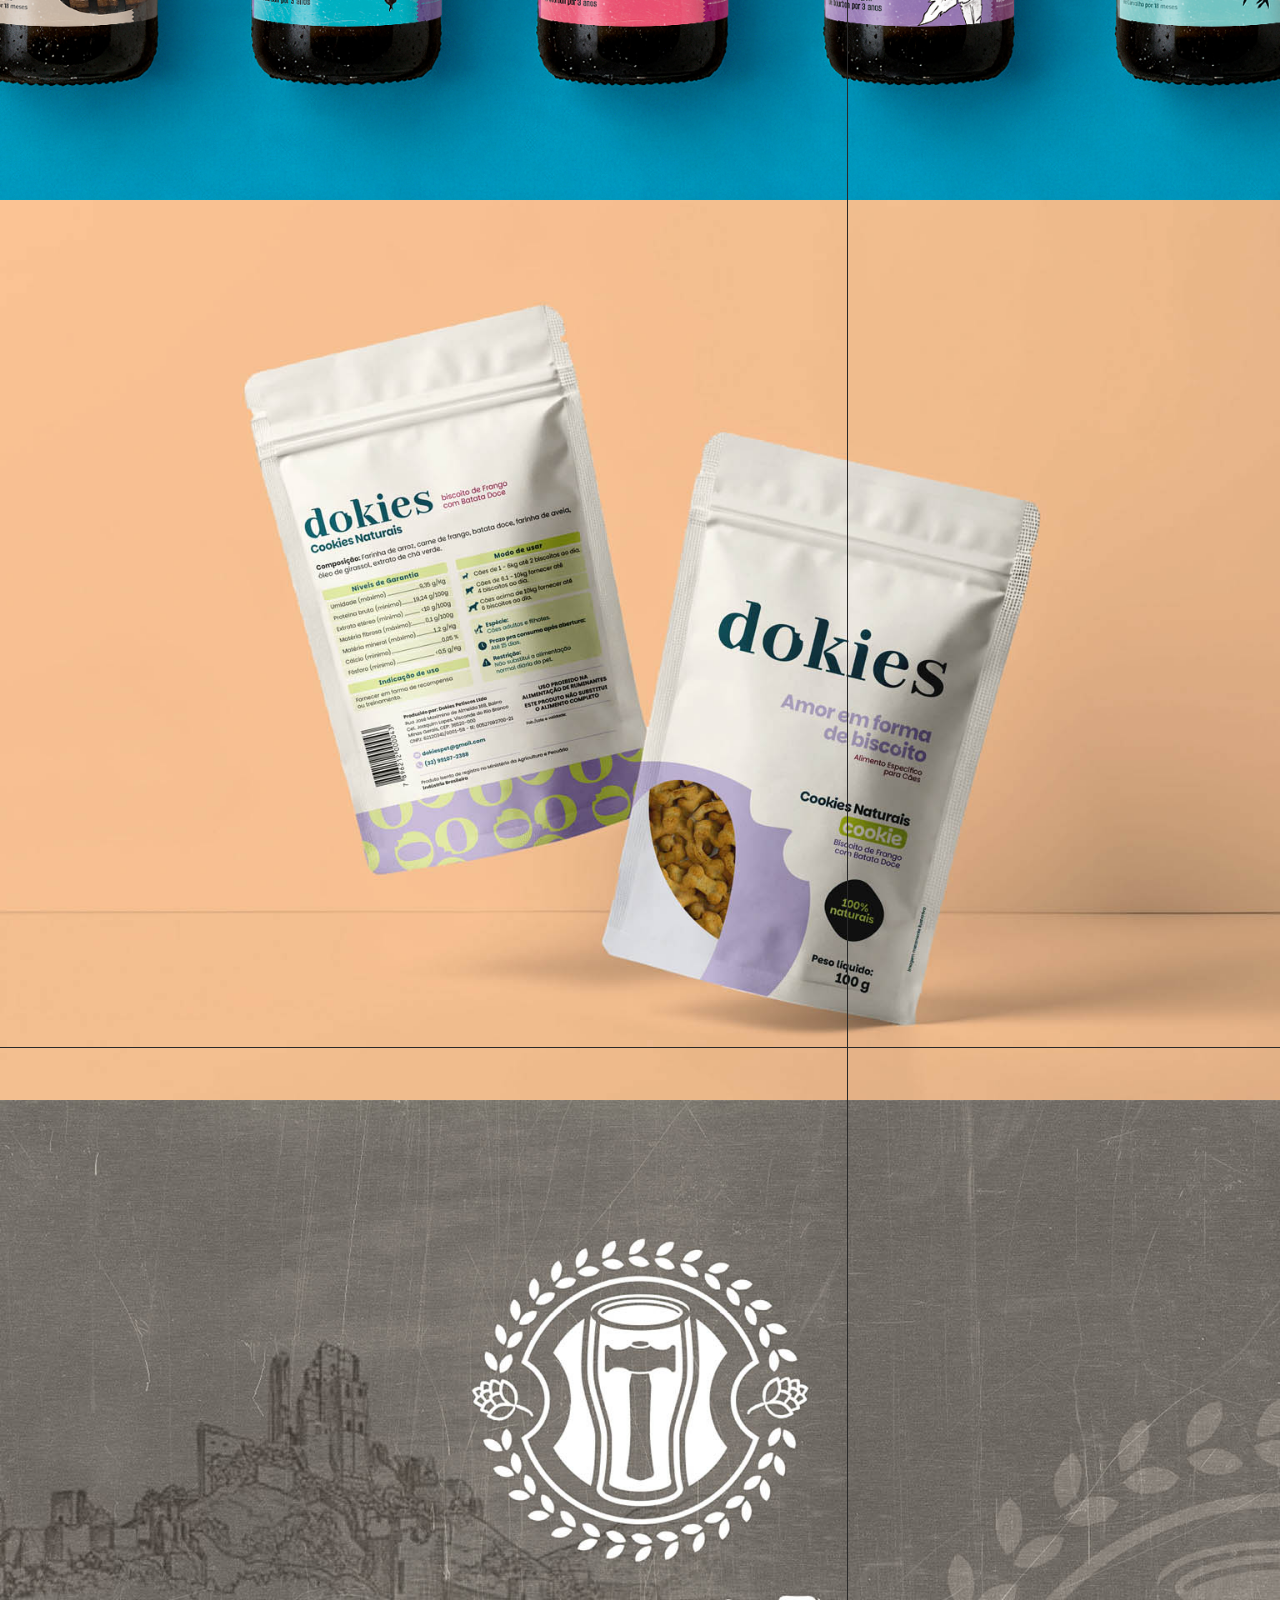
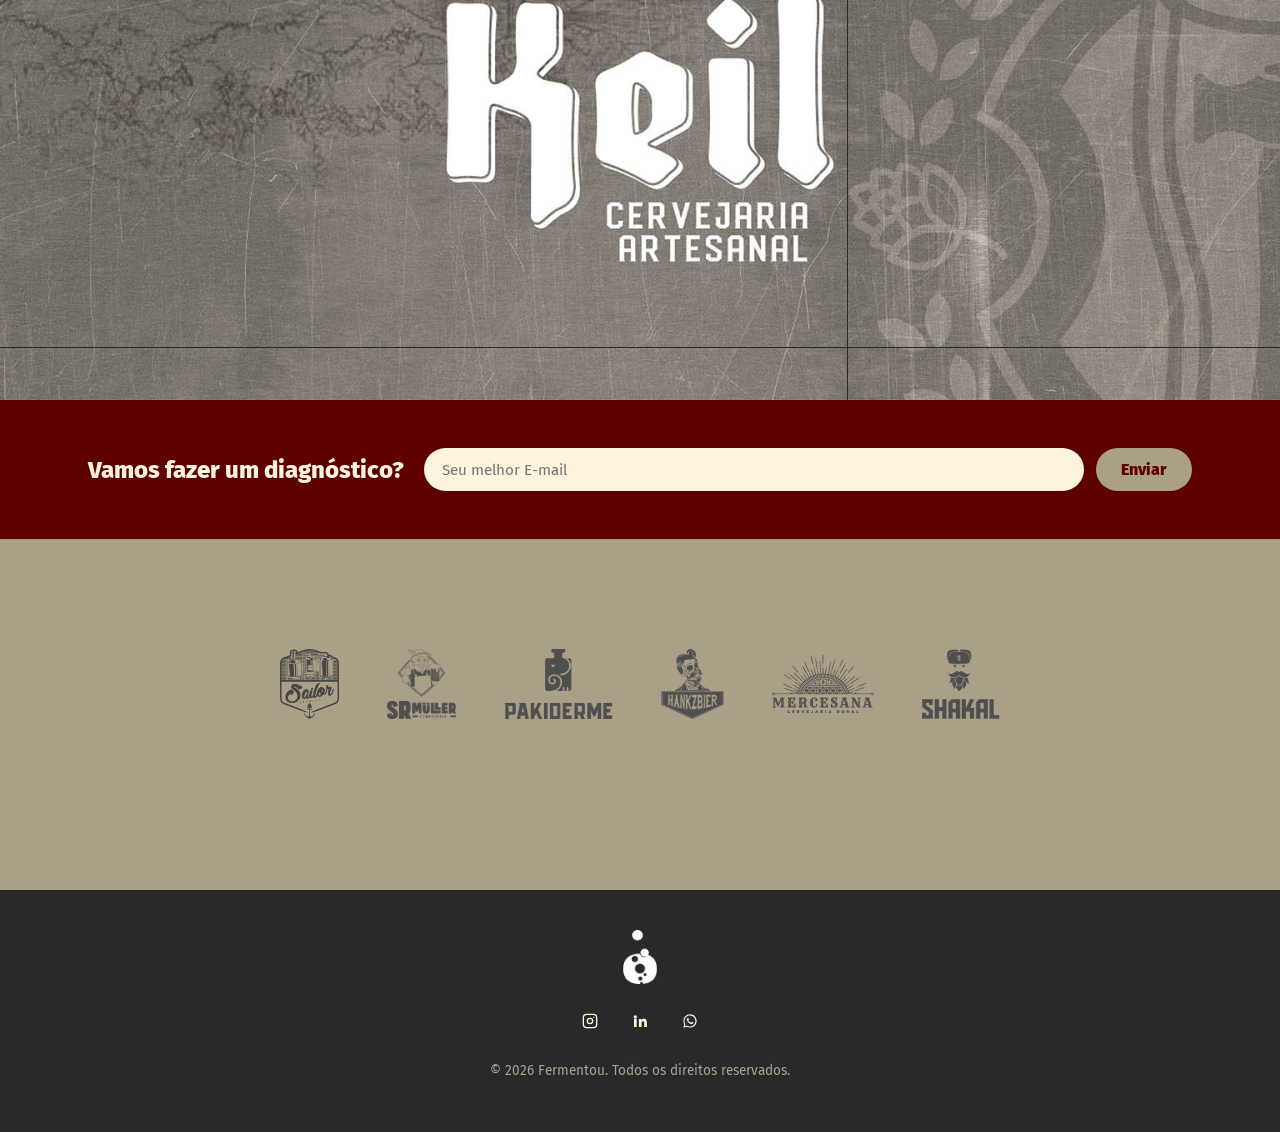
==== commit 4e5934d5: "Add files via upload" ====
--- a/index.html
+++ b/index.html
@@ -35,8 +35,19 @@
 <!-- HERO / VÍDEO -->
 <section class="hero-video">
   <video autoplay loop playsinline muted preload="auto">
-    <source src="video/video-head.mp4" type="video/mp4">
+    <source src="video/video-head1.mp4" type="video/mp4">
   </video>
+
+  <!-- TEXTO + BOTÃO (CTA) SOBRE O VÍDEO -->
+  <div class="hero-video__overlay">
+    <div class="hero-video__texto">
+      <h1 class="hero-video__titulo">Design que fermenta ideias.</h1>
+      <p class="hero-video__sub">Identidade visual, consultoria técnica e projetos sob medida.</p>
+    </div>
+    <div class="hero-video__acao">
+      <a href="contato.html" class="hero-video__btn">Fale com a gente</a>
+    </div>
+  </div>
 </section>
 
 <!-- TRABALHOS — Redireciona para a página trabalhos.html e abre o modal automático correspondente -->
@@ -56,7 +67,7 @@
       <img src="images/trabalho-02.jpg" alt="Trabalho 02" onerror="this.replaceWith(Object.assign(document.createElement('div'),{className:'trabalho-item__placeholder',textContent:'Trabalho 02'}))">
     </div>
     <div class="trabalho-item__nome">
-      <span class="trabalho-item__nome-titulo">Trabalho 02</span>
+      <span class="trabalho-item__nome-titulo">Consultoria</span>   <span class="trabalho-item__nome-titulo">Técnica</span>
       <span class="trabalho-item__nome-desc"></span>
     </div>
   </a>
@@ -66,7 +77,7 @@
       <img src="images/trabalho-03.jpg" alt="Trabalho 03" onerror="this.replaceWith(Object.assign(document.createElement('div'),{className:'trabalho-item__placeholder',textContent:'Trabalho 03'}))">
     </div>
     <div class="trabalho-item__nome">
-      <span class="trabalho-item__nome-titulo">Trabalho 03</span>
+      <span class="trabalho-item__nome-titulo">Idenidade</span>   <span class="trabalho-item__nome-titulo">Visual</span>
       <span class="trabalho-item__nome-desc"></span>
     </div>
   </a>
@@ -84,7 +95,7 @@
       <input type="hidden" name="origem" value="CTA Diagnóstico - Home">
 
       <label for="cta-email" class="sr-only">E-mail</label>
-      <input type="email" id="cta-email" name="email" placeholder="Deixe seu e-mail aqui e envie para gente" required>
+      <input type="email" id="cta-email" name="email" placeholder="Seu melhor E-mail" required>
       <button type="submit">Enviar</button>
     </form>
   </div>
@@ -109,13 +120,13 @@
       <a href="index.html"><img src="images/logo-f.png" alt="Fermentou" style="height:54px;margin:0 auto"></a>
   </div>
   <div class="clientes__social">
-    <a href="https://instagram.com/" target="_blank" rel="noopener" aria-label="Instagram">
+    <a href="https://instagram.com/fermentou" target="_blank" rel="noopener" aria-label="Instagram">
       <svg viewBox="0 0 24 24" fill="none" stroke="currentColor" stroke-width="2" stroke-linecap="round" stroke-linejoin="round"><rect x="2" y="2" width="20" height="20" rx="5"></rect><circle cx="12" cy="12" r="4"></circle><circle cx="17.5" cy="6.5" r="1" fill="currentColor" stroke="none"></circle></svg>
     </a>
     <a href="https://linkedin.com/" target="_blank" rel="noopener" aria-label="LinkedIn">
       <svg viewBox="0 0 24 24" fill="currentColor"><path d="M4.98 3.5a2.5 2.5 0 1 1 0 5 2.5 2.5 0 0 1 0-5zM3 9h4v12H3V9zm7 0h3.8v1.7h.1c.5-1 1.8-2 3.7-2 4 0 4.7 2.6 4.7 6v6.3h-4v-5.6c0-1.3 0-3-1.8-3s-2.1 1.4-2.1 2.9V21h-4V9z"/></svg>
     </a>
-    <a href="https://wa.me/55SEUNUMEROAQUI" target="_blank" rel="noopener" aria-label="WhatsApp">
+    <a href="https://wa.me/5521968088070" target="_blank" rel="noopener" aria-label="WhatsApp">
       <svg viewBox="0 0 24 24" fill="currentColor"><path d="M12.04 2c-5.5 0-9.96 4.46-9.96 9.96 0 1.76.46 3.45 1.33 4.95L2 22l5.24-1.37a9.9 9.9 0 0 0 4.8 1.23h.01c5.5 0 9.96-4.46 9.96-9.96S17.54 2 12.04 2zm0 18.2h-.01c-1.5 0-2.98-.4-4.27-1.16l-.31-.18-3.18.83.85-3.1-.2-.32a8.2 8.2 0 0 1-1.26-4.31c0-4.53 3.69-8.22 8.23-8.22a8.2 8.2 0 0 1 8.22 8.23c0 4.54-3.69 8.23-8.23 8.23zm4.51-6.16c-.25-.12-1.46-.72-1.69-.8-.23-.08-.39-.12-.56.13-.16.24-.64.8-.78.96-.14.16-.29.18-.53.06-.25-.12-1.04-.38-1.99-1.22-.73-.66-1.23-1.46-1.37-1.71-.14-.24-.02-.38.11-.5.11-.11.25-.28.37-.42.13-.14.17-.24.25-.4.08-.16.04-.3-.02-.42-.06-.12-.56-1.35-.77-1.85-.2-.48-.41-.42-.56-.43h-.48c-.16 0-.42.06-.64.3-.22.24-.85.83-.85 2.02s.87 2.35.99 2.51c.12.16 1.72 2.62 4.16 3.68.58.25 1.03.4 1.39.51.58.19 1.11.16 1.53.1.47-.07 1.46-.6 1.66-1.18.21-.58.21-1.07.14-1.18-.06-.1-.22-.16-.47-.28z"/></svg>
     </a>
   </div>
--- a/css/style.css
+++ b/css/style.css
@@ -240,7 +240,7 @@
   align-items: center;
   justify-content: center;
   overflow: hidden;
-  background: linear-gradient(180deg, #0c0c0c 0%, var(--preto) 55%, var(--areia) 100%);
+  background: linear-gradient(180deg, #0c0c0c 0%, var(--preto) 55%, var(--preto) 100%);
 }
 
 .hero-video video {
@@ -249,7 +249,7 @@
   width: 100%;
   height: 100%;
   object-fit: cover;
-  opacity: 0.55;
+  opacity: 0.25;
 }
 
 .hero-video__placeholder-note {
@@ -279,6 +279,98 @@
 .hero-video__logos img {
   filter: grayscale(1) brightness(2);
   margin: 0 auto;
+}
+
+/* ---------- Hero: texto + botão (CTA) sobre o vídeo ----------
+   O .hero-video já é position:relative e ocupa 100vh. A camada abaixo
+   cobre o hero inteiro e o divide em 3 faixas verticais:
+   1ª = respiro (header) | 2ª = texto | 3ª = botão (terço inferior) */
+
+.hero-video__overlay {
+  position: absolute;
+  inset: 0;
+  z-index: 2;
+  display: grid;
+  grid-template-rows: 1fr 1fr 1fr;
+  justify-items: center;
+  text-align: center;
+  padding: 0 1.25rem;
+  color: var(--creme);
+  pointer-events: none; /* só o botão captura clique */
+}
+
+.hero-video__texto {
+  grid-row: 2;
+  align-self: center;
+  max-width: 900px;
+}
+
+.hero-video__titulo {
+  margin: 0;
+  font-family: var(--fonte-titulo);
+  font-weight: 800;
+  font-size: clamp(1.5rem, 5vw, 3.5rem);
+  line-height: 1.1;
+  color: var(--creme);
+  text-shadow: 0 2px 12px rgba(0, 0, 0, 0.45);
+}
+
+.hero-video__sub {
+  margin: 0.6em 0 0;
+  font-family: var(--fonte-corpo);
+  font-weight: 400;
+  font-size: clamp(0.85rem, 2vw, 1.25rem);
+  line-height: 1.4;
+  color: var(--creme);
+  opacity: 0.92;
+  text-shadow: 0 2px 10px rgba(0, 0, 0, 0.45);
+}
+
+.hero-video__acao {
+  grid-row: 3;
+  align-self: start;
+  padding-top: clamp(0.5rem, 3vw, 2rem);
+}
+
+.hero-video__btn {
+  display: inline-block;
+  pointer-events: auto;
+  padding: 0.85em 2em;
+  background: var(--terracota);
+  color: var(--creme);
+  border: 2px solid var(--terracota);
+  border-radius: 999px;
+  font-family: var(--fonte-corpo);
+  font-weight: 500;
+  font-size: clamp(0.8rem, 1.6vw, 1rem);
+  letter-spacing: 0.06em;
+  text-transform: uppercase;
+  white-space: nowrap;
+  transition: background 0.25s ease, color 0.25s ease, border-color 0.25s ease, transform 0.25s ease;
+}
+
+.hero-video__btn:hover,
+.hero-video__btn:focus-visible {
+  background: var(--creme);
+  color: var(--terracota);
+  border-color: var(--creme);
+  transform: translateY(-2px);
+}
+
+.hero-video__btn:focus-visible {
+  outline: 2px solid var(--areia);
+  outline-offset: 3px;
+}
+
+@media (max-width: 900px) {
+  .hero-video__texto { max-width: 560px; }
+}
+
+@media (max-width: 560px) {
+  .hero-video__overlay { padding: 0 1rem; }
+  .hero-video__titulo { font-size: clamp(1.25rem, 6.5vw, 1.75rem); }
+  .hero-video__sub    { font-size: 0.85rem; margin-top: 0.4em; }
+  .hero-video__btn    { padding: 0.8em 1.6em; font-size: 0.75rem; }
 }
 
 /* ---------- Trabalhos / overlapping parallax images ---------- */
@@ -516,6 +608,7 @@
   color: var(--terracota);
   border: none;
   font-family: var(--fonte-corpo);
+  font-size: 1rem;
   font-weight: 800;
   cursor: pointer;
   transition: background-color 0.2s ease, color 0.2s ease;
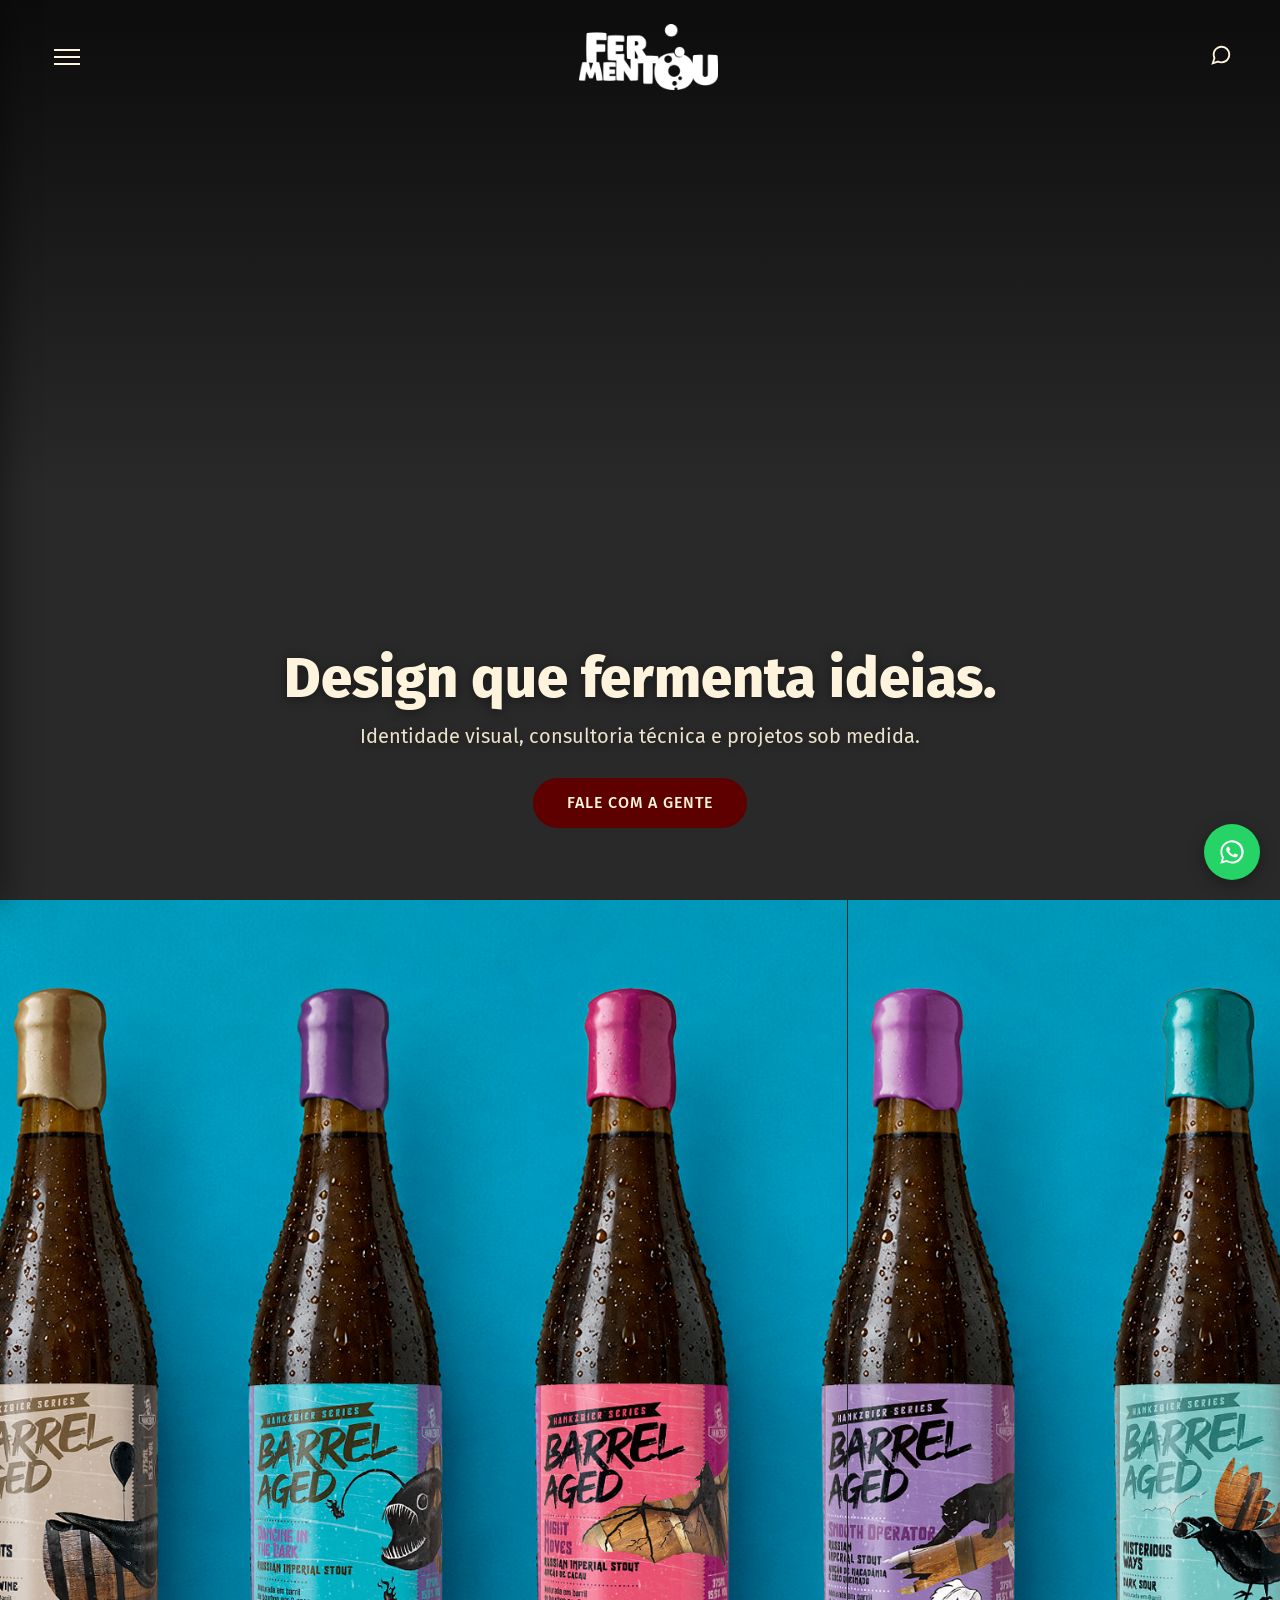
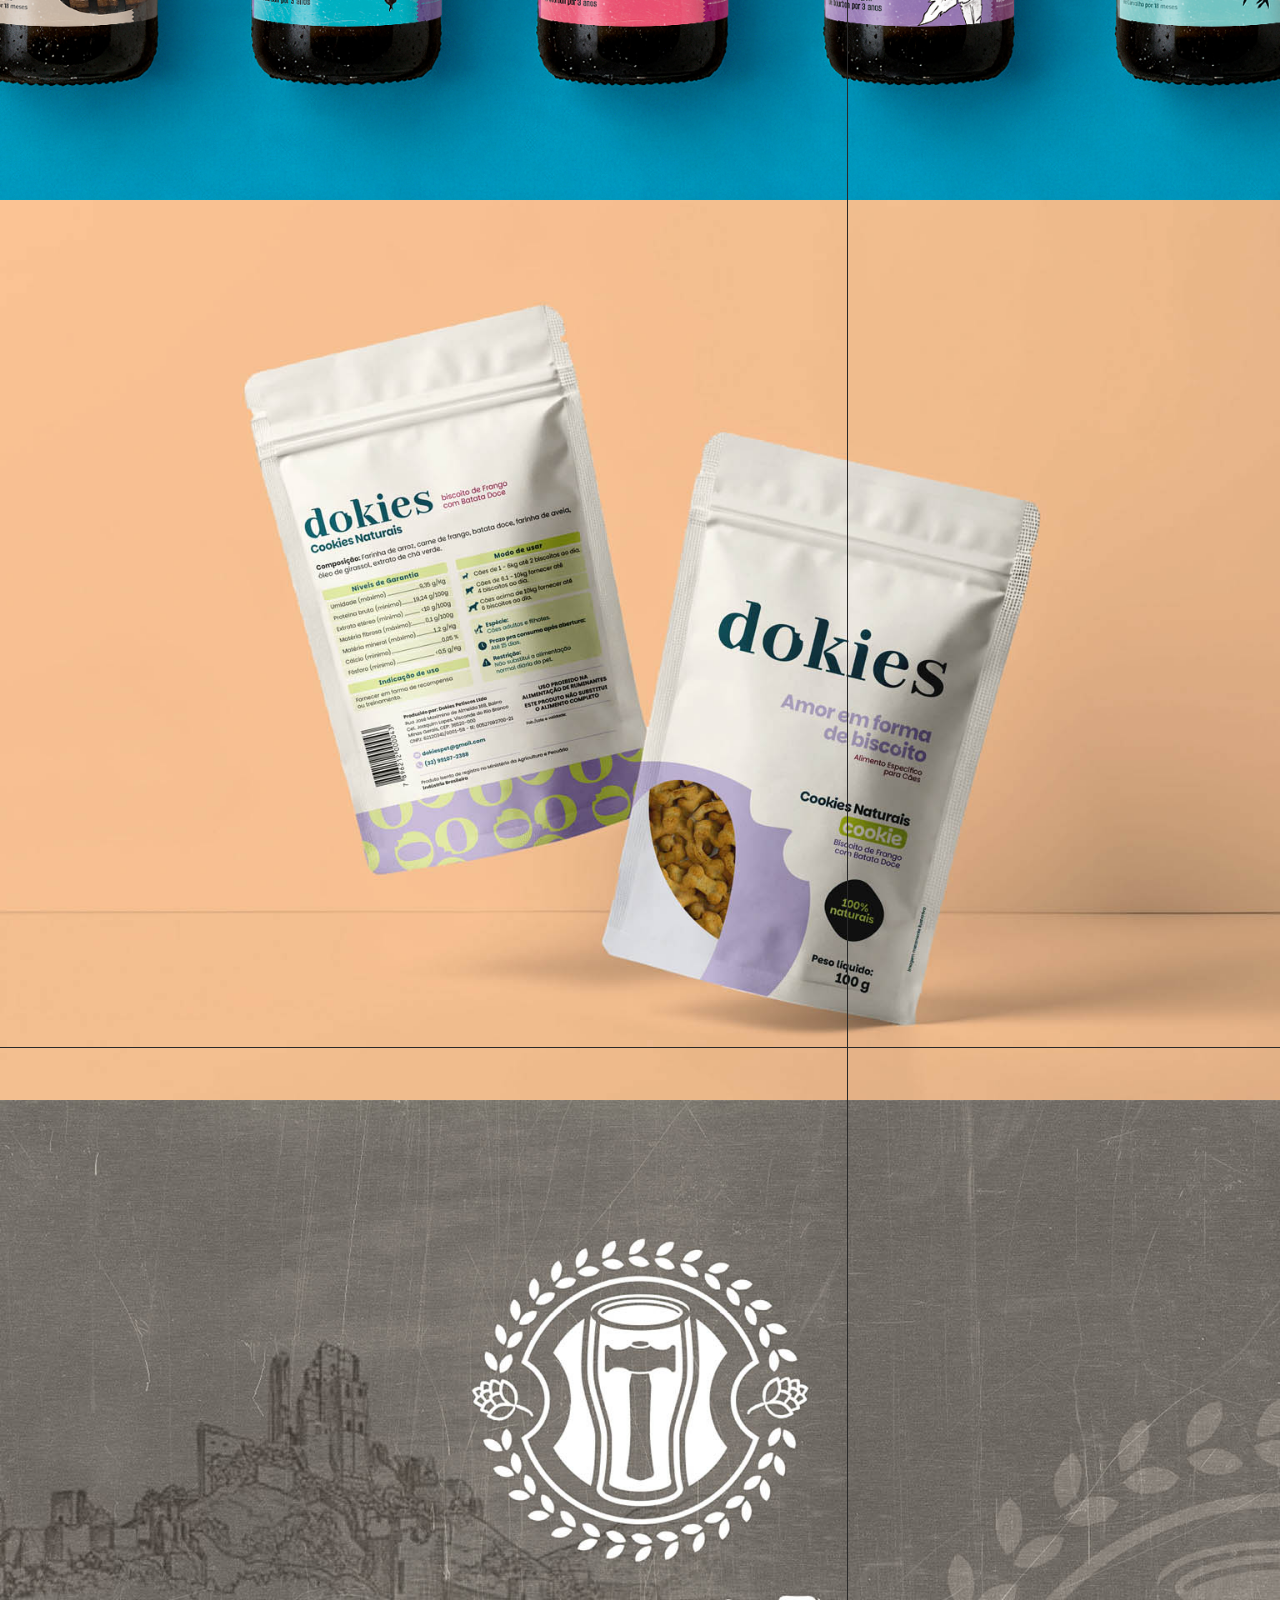
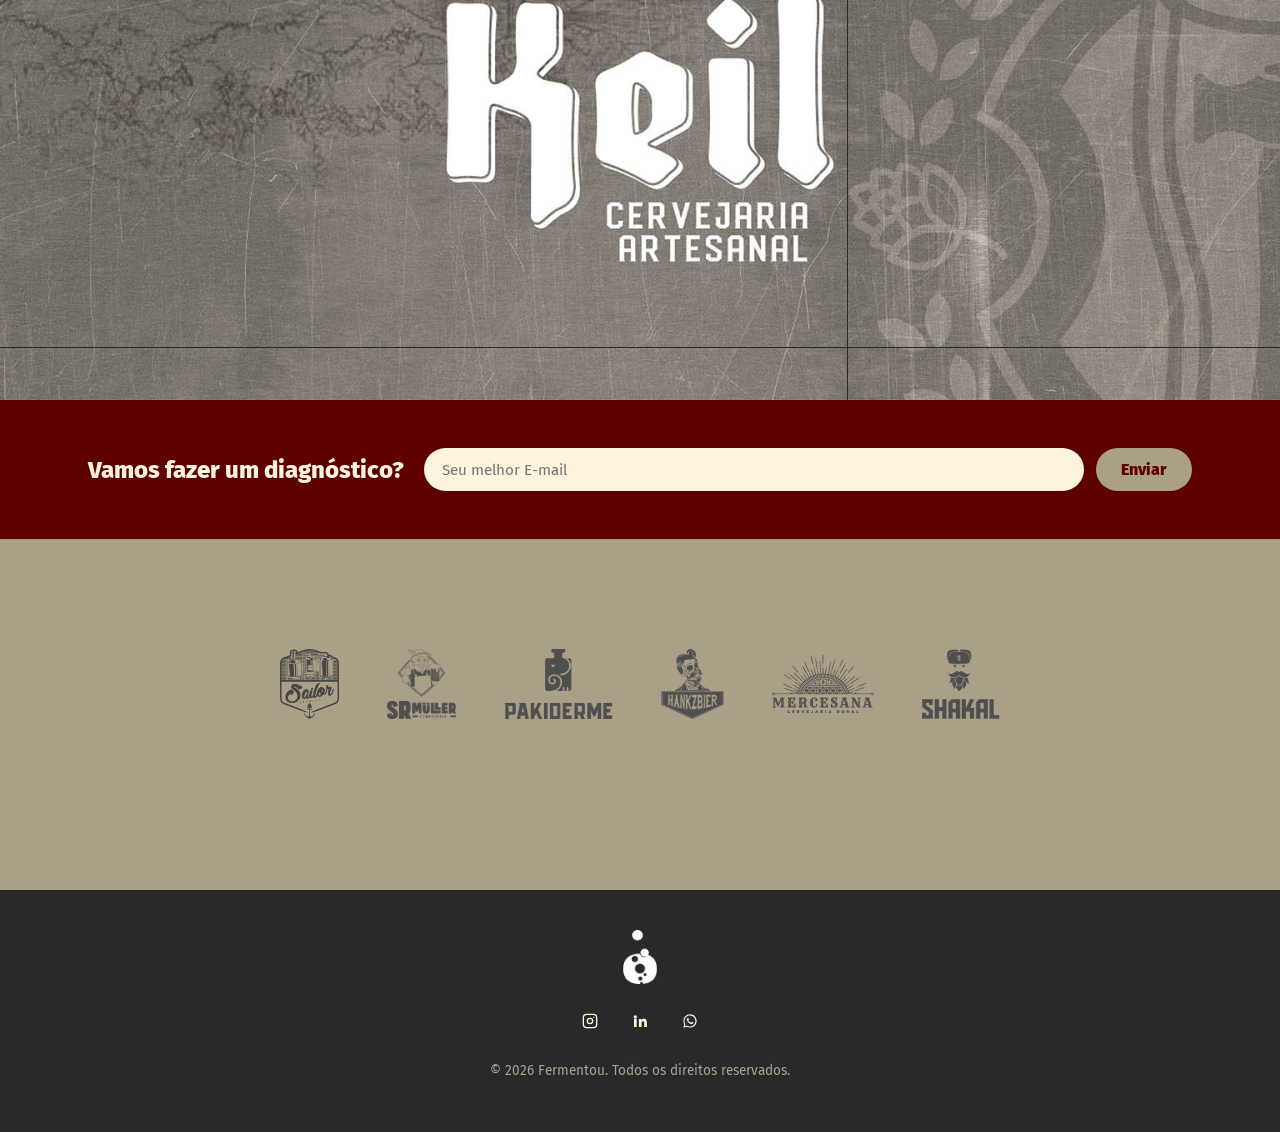
==== commit c88cb3d3: "Add files via upload" ====
--- a/index.html
+++ b/index.html
@@ -8,7 +8,7 @@
 <link rel="preconnect" href="https://fonts.gstatic.com" crossorigin>
 <link href="https://fonts.googleapis.com/css2?family=Fira+Sans:ital,wght@0,400;0,500;0,800;1,400&display=swap" rel="stylesheet">
 <link rel="stylesheet" href="css/style.css">
-<link rel="icon" type="image/png" href="images/logo-f.png">
+<link rel="icon" type="image/png" href="images/logo-fav.png">
 </head>
 <body>
 
@@ -77,7 +77,7 @@
       <img src="images/trabalho-03.jpg" alt="Trabalho 03" onerror="this.replaceWith(Object.assign(document.createElement('div'),{className:'trabalho-item__placeholder',textContent:'Trabalho 03'}))">
     </div>
     <div class="trabalho-item__nome">
-      <span class="trabalho-item__nome-titulo">Idenidade</span>   <span class="trabalho-item__nome-titulo">Visual</span>
+      <span class="trabalho-item__nome-titulo">Identidade</span>   <span class="trabalho-item__nome-titulo">Visual</span>
       <span class="trabalho-item__nome-desc"></span>
     </div>
   </a>
--- a/css/style.css
+++ b/css/style.css
@@ -249,7 +249,7 @@
   width: 100%;
   height: 100%;
   object-fit: cover;
-  opacity: 0.25;
+  opacity: 0.35;
 }
 
 .hero-video__placeholder-note {
@@ -283,25 +283,25 @@
 
 /* ---------- Hero: texto + botão (CTA) sobre o vídeo ----------
    O .hero-video já é position:relative e ocupa 100vh. A camada abaixo
-   cobre o hero inteiro e o divide em 3 faixas verticais:
-   1ª = respiro (header) | 2ª = texto | 3ª = botão (terço inferior) */
+   cobre o hero inteiro e ancora texto + botão no terço inferior
+   (texto em cima, botão logo abaixo). */
 
 .hero-video__overlay {
   position: absolute;
   inset: 0;
   z-index: 2;
-  display: grid;
-  grid-template-rows: 1fr 1fr 1fr;
-  justify-items: center;
+  display: flex;
+  flex-direction: column;
+  justify-content: flex-end;   /* empurra texto + botão para baixo */
+  align-items: center;
   text-align: center;
   padding: 0 1.25rem;
+  padding-bottom: clamp(1.5rem, 8vh, 5rem);  /* distância da borda inferior do banner */
   color: var(--creme);
   pointer-events: none; /* só o botão captura clique */
 }
 
 .hero-video__texto {
-  grid-row: 2;
-  align-self: center;
   max-width: 900px;
 }
 
@@ -327,9 +327,7 @@
 }
 
 .hero-video__acao {
-  grid-row: 3;
-  align-self: start;
-  padding-top: clamp(0.5rem, 3vw, 2rem);
+  padding-top: clamp(1rem, 2.5vw, 1.75rem);  /* espaço entre o texto e o botão */
 }
 
 .hero-video__btn {
@@ -367,7 +365,7 @@
 }
 
 @media (max-width: 560px) {
-  .hero-video__overlay { padding: 0 1rem; }
+  .hero-video__overlay { padding-left: 1rem; padding-right: 1rem; }
   .hero-video__titulo { font-size: clamp(1.25rem, 6.5vw, 1.75rem); }
   .hero-video__sub    { font-size: 0.85rem; margin-top: 0.4em; }
   .hero-video__btn    { padding: 0.8em 1.6em; font-size: 0.75rem; }
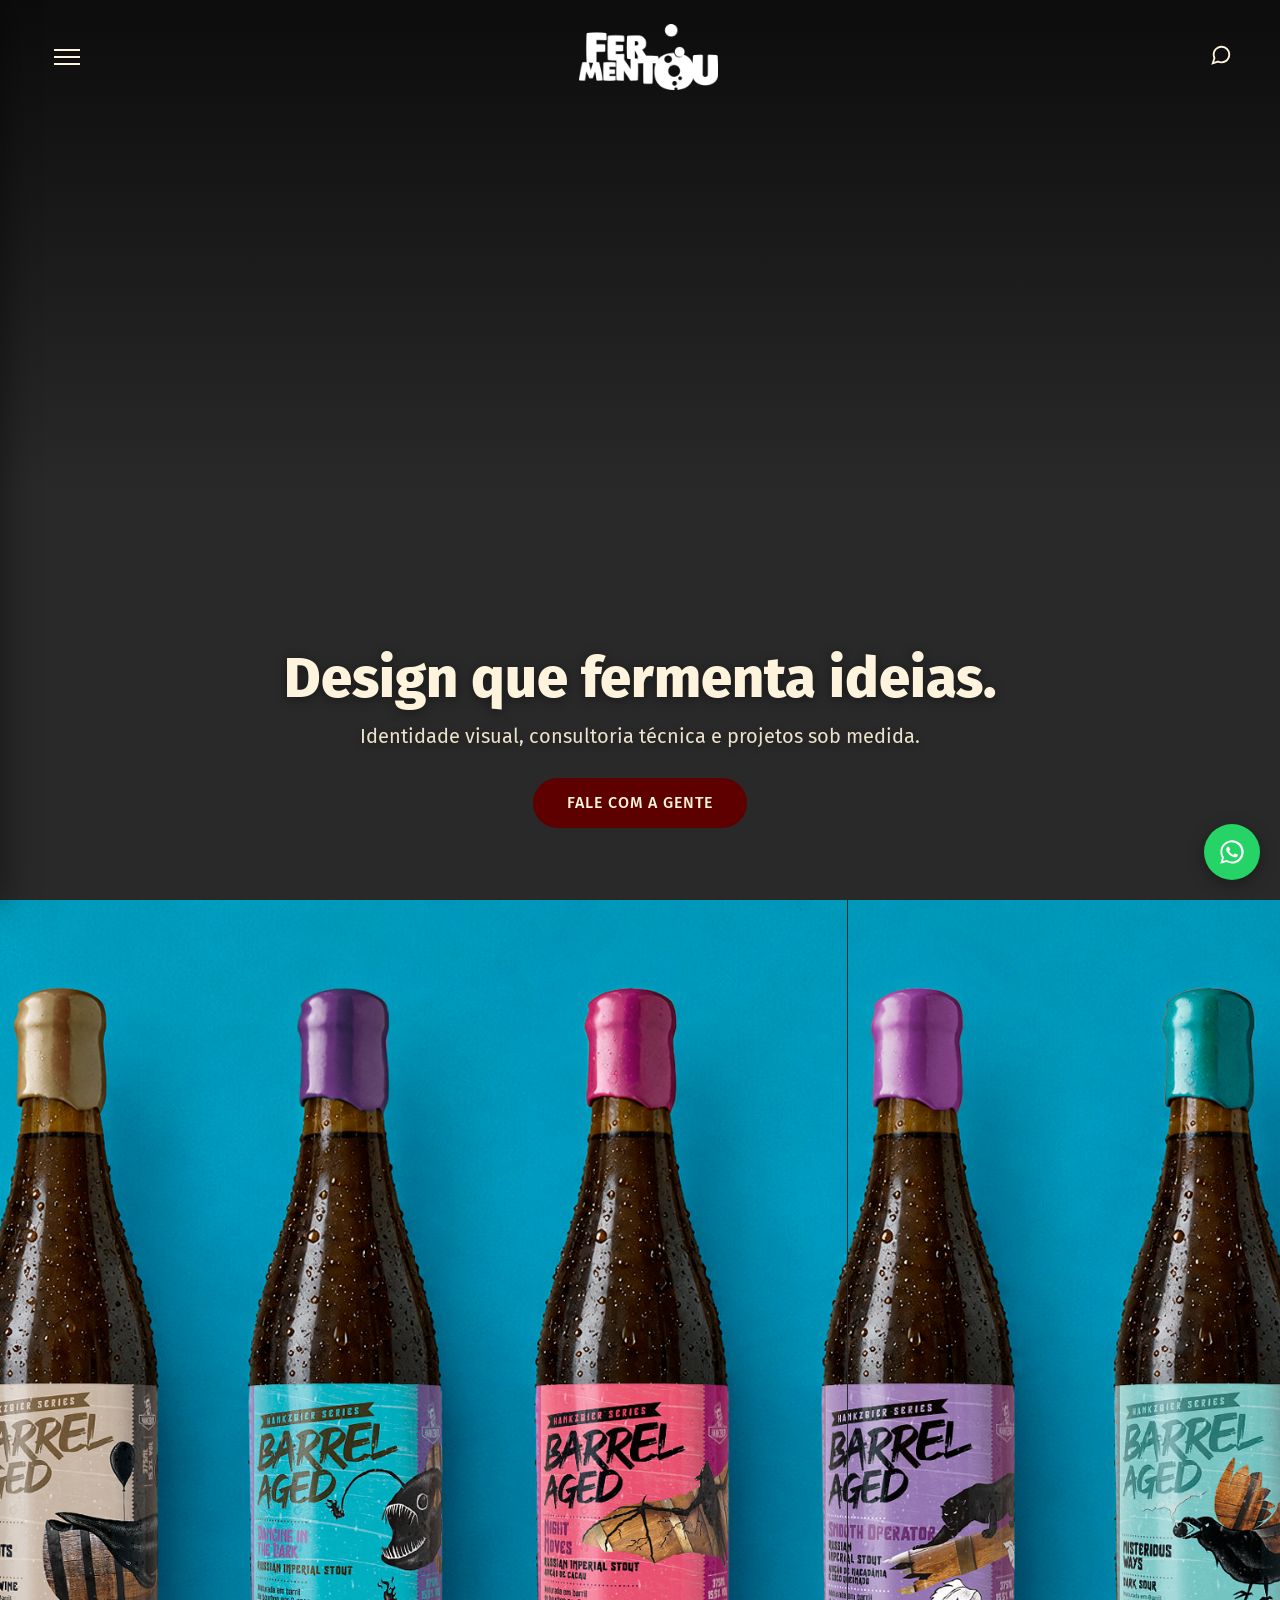
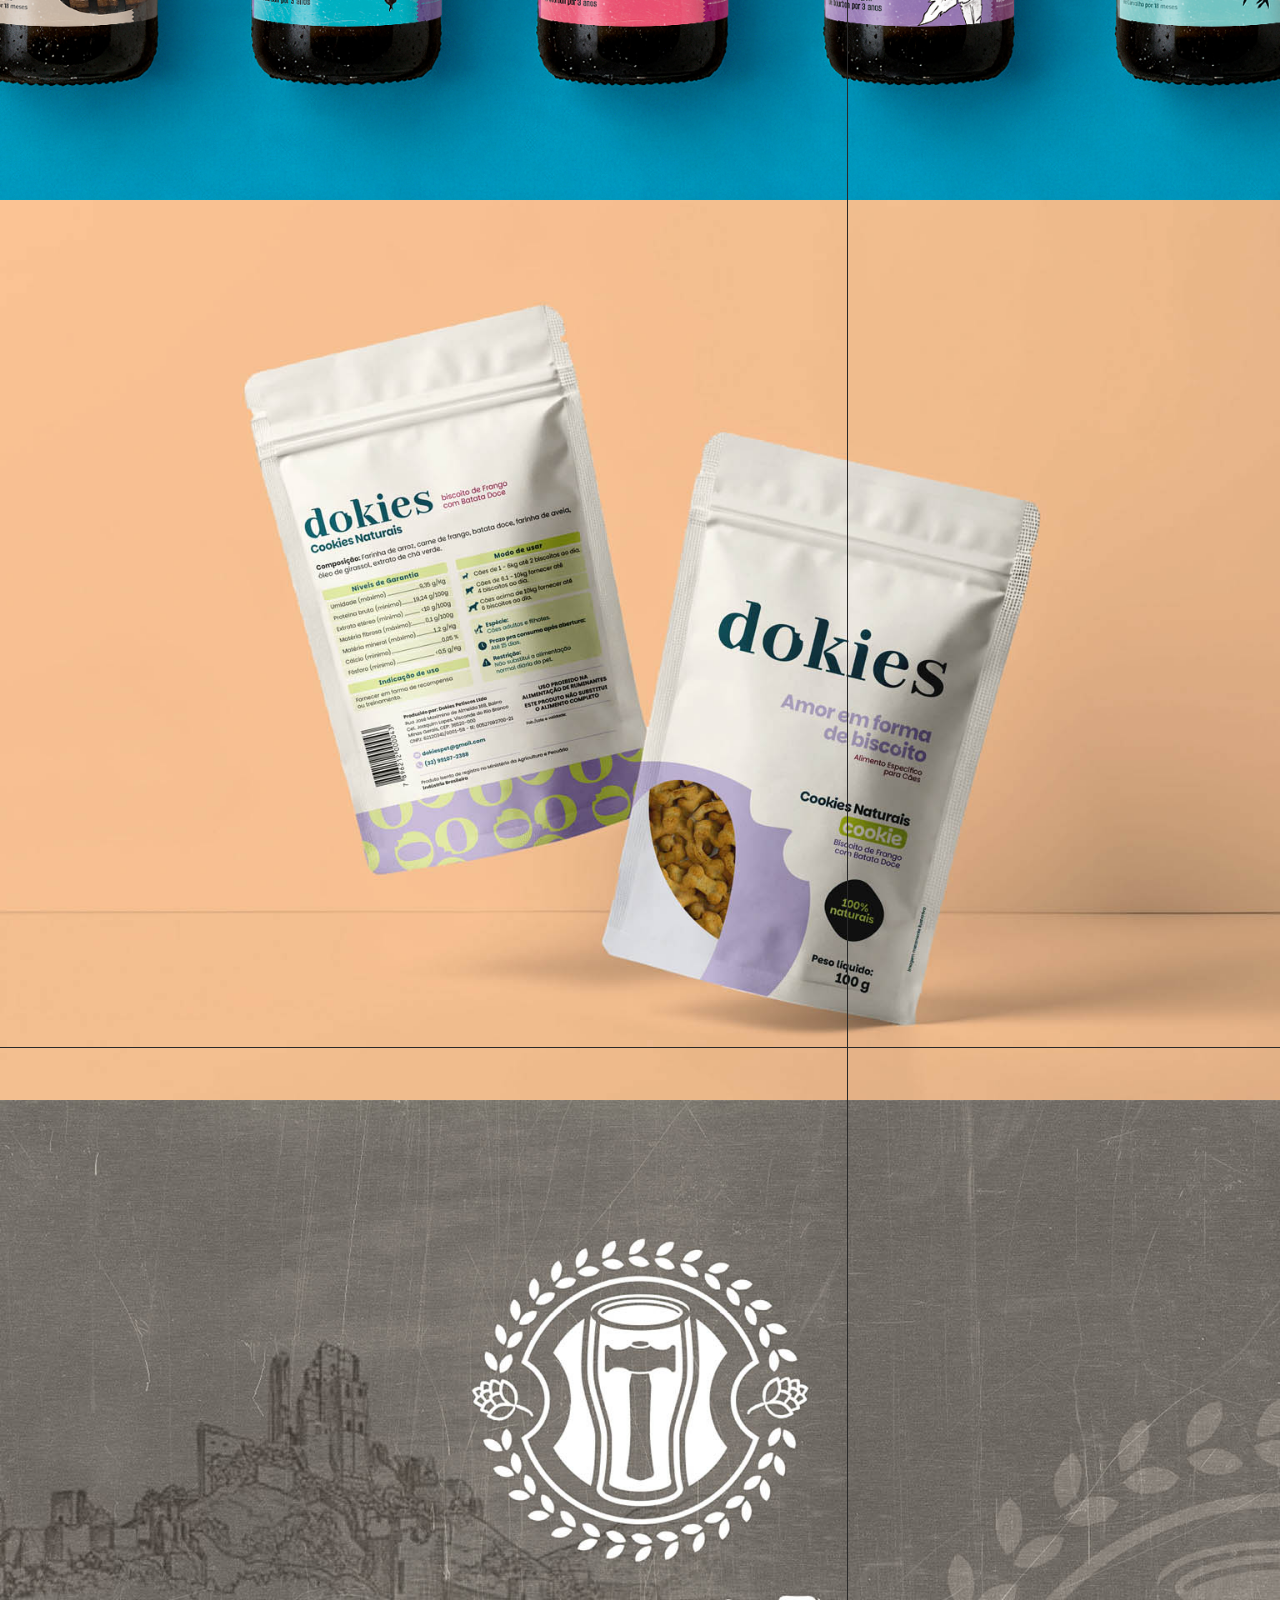
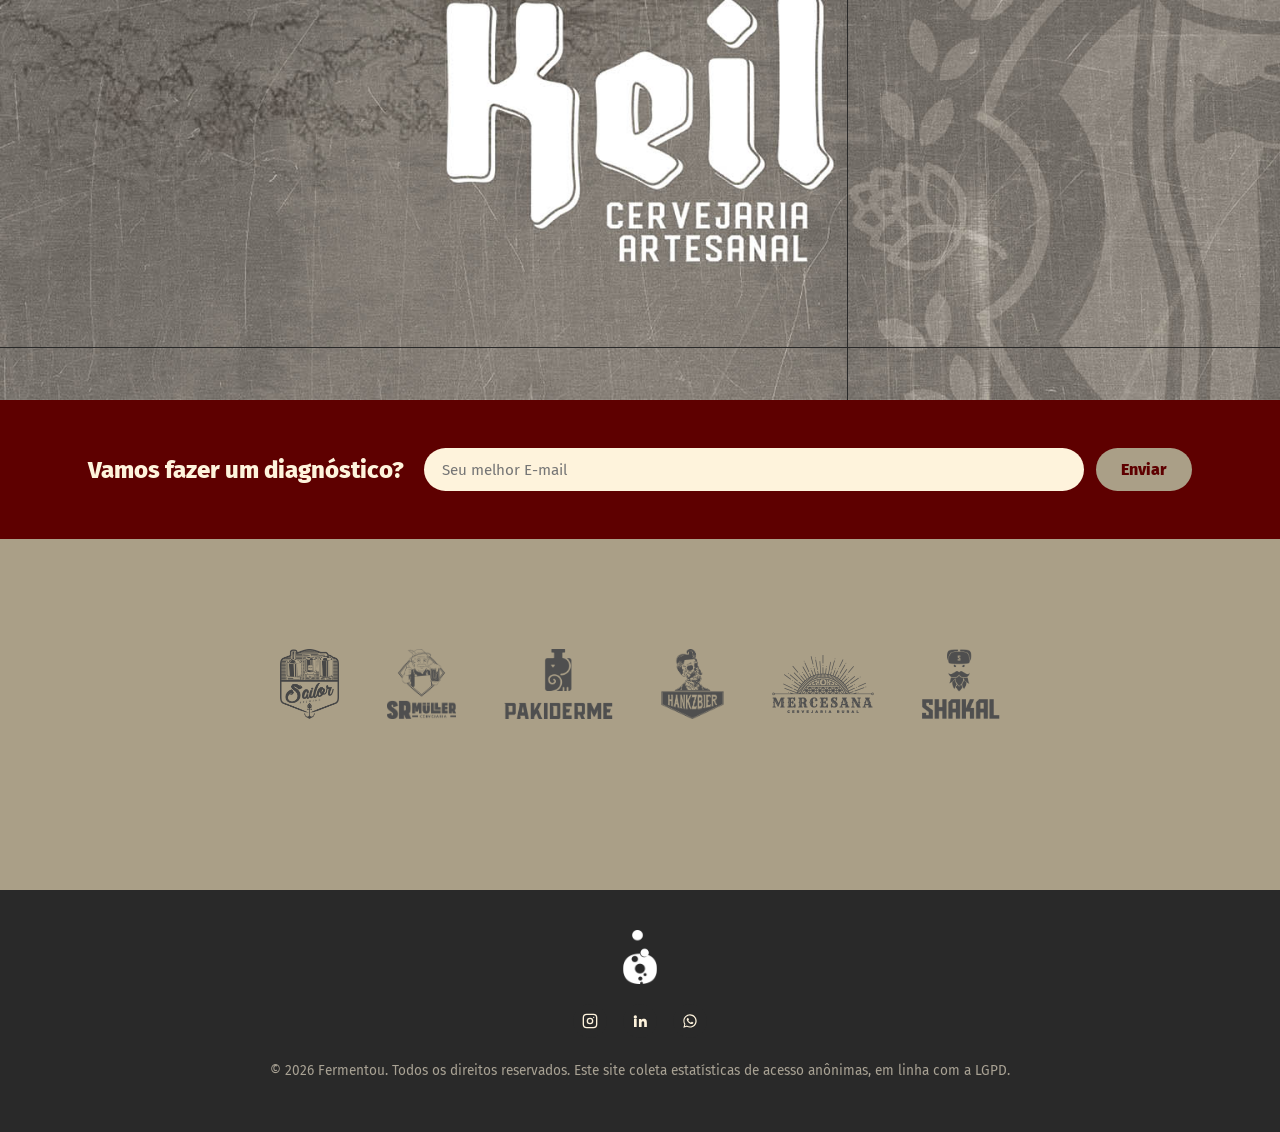
==== commit 9db03aba: "Add files via upload" ====
--- a/index.html
+++ b/index.html
@@ -9,6 +9,7 @@
 <link href="https://fonts.googleapis.com/css2?family=Fira+Sans:ital,wght@0,400;0,500;0,800;1,400&display=swap" rel="stylesheet">
 <link rel="stylesheet" href="css/style.css">
 <link rel="icon" type="image/png" href="images/logo-fav.png">
+<script defer src="https://cloud.umami.is/script.js" data-website-id="7f531a55-8a51-411d-a5a2-12df48bf1d3e"></script>
 </head>
 <body>
 
@@ -45,7 +46,7 @@
       <p class="hero-video__sub">Identidade visual, consultoria técnica e projetos sob medida.</p>
     </div>
     <div class="hero-video__acao">
-      <a href="contato.html" class="hero-video__btn">Fale com a gente</a>
+      <a href="contato.html" class="hero-video__btn" data-umami-event="envio-banner">Fale com a gente</a>
     </div>
   </div>
 </section>
@@ -96,7 +97,7 @@
 
       <label for="cta-email" class="sr-only">E-mail</label>
       <input type="email" id="cta-email" name="email" placeholder="Seu melhor E-mail" required>
-      <button type="submit">Enviar</button>
+      <button type="submit" data-umami-event="envio-formulario">Enviar</button>
     </form>
   </div>
 </section>
@@ -120,17 +121,17 @@
       <a href="index.html"><img src="images/logo-f.png" alt="Fermentou" style="height:54px;margin:0 auto"></a>
   </div>
   <div class="clientes__social">
-    <a href="https://instagram.com/fermentou" target="_blank" rel="noopener" aria-label="Instagram">
+    <a href="https://instagram.com/fermentou" target="_blank" rel="noopener" aria-label="Instagram" data-umami-event="envio-insta">
       <svg viewBox="0 0 24 24" fill="none" stroke="currentColor" stroke-width="2" stroke-linecap="round" stroke-linejoin="round"><rect x="2" y="2" width="20" height="20" rx="5"></rect><circle cx="12" cy="12" r="4"></circle><circle cx="17.5" cy="6.5" r="1" fill="currentColor" stroke="none"></circle></svg>
     </a>
-    <a href="https://linkedin.com/" target="_blank" rel="noopener" aria-label="LinkedIn">
+    <a href="https://linkedin.com/" target="_blank" rel="noopener" aria-label="LinkedIn" data-umami-event="envio-link">
       <svg viewBox="0 0 24 24" fill="currentColor"><path d="M4.98 3.5a2.5 2.5 0 1 1 0 5 2.5 2.5 0 0 1 0-5zM3 9h4v12H3V9zm7 0h3.8v1.7h.1c.5-1 1.8-2 3.7-2 4 0 4.7 2.6 4.7 6v6.3h-4v-5.6c0-1.3 0-3-1.8-3s-2.1 1.4-2.1 2.9V21h-4V9z"/></svg>
     </a>
-    <a href="https://wa.me/5521968088070" target="_blank" rel="noopener" aria-label="WhatsApp">
+    <a href="https://wa.me/5521968088070" target="_blank" rel="noopener" aria-label="WhatsApp" data-umami-event="envio-whats">
       <svg viewBox="0 0 24 24" fill="currentColor"><path d="M12.04 2c-5.5 0-9.96 4.46-9.96 9.96 0 1.76.46 3.45 1.33 4.95L2 22l5.24-1.37a9.9 9.9 0 0 0 4.8 1.23h.01c5.5 0 9.96-4.46 9.96-9.96S17.54 2 12.04 2zm0 18.2h-.01c-1.5 0-2.98-.4-4.27-1.16l-.31-.18-3.18.83.85-3.1-.2-.32a8.2 8.2 0 0 1-1.26-4.31c0-4.53 3.69-8.22 8.23-8.22a8.2 8.2 0 0 1 8.22 8.23c0 4.54-3.69 8.23-8.23 8.23zm4.51-6.16c-.25-.12-1.46-.72-1.69-.8-.23-.08-.39-.12-.56.13-.16.24-.64.8-.78.96-.14.16-.29.18-.53.06-.25-.12-1.04-.38-1.99-1.22-.73-.66-1.23-1.46-1.37-1.71-.14-.24-.02-.38.11-.5.11-.11.25-.28.37-.42.13-.14.17-.24.25-.4.08-.16.04-.3-.02-.42-.06-.12-.56-1.35-.77-1.85-.2-.48-.41-.42-.56-.43h-.48c-.16 0-.42.06-.64.3-.22.24-.85.83-.85 2.02s.87 2.35.99 2.51c.12.16 1.72 2.62 4.16 3.68.58.25 1.03.4 1.39.51.58.19 1.11.16 1.53.1.47-.07 1.46-.6 1.66-1.18.21-.58.21-1.07.14-1.18-.06-.1-.22-.16-.47-.28z"/></svg>
     </a>
   </div>
-  <p style="margin-top:1.5rem;opacity:.6;">&copy; <span id="ano"></span> Fermentou. Todos os direitos reservados.</p>
+  <p style="margin-top:1.5rem;opacity:.6;">&copy; <span id="ano"></span> Fermentou. Todos os direitos reservados. Este site coleta estatísticas de acesso anônimas, em linha com a LGPD.</p>
 </footer>
 
 <script src="js/script.js"></script>
--- a/css/style.css
+++ b/css/style.css
@@ -23,8 +23,8 @@
   --footer-logo-espaco: 1rem;               /* distância entre o logo e os ícones sociais no rodapé */
   --nome-trabalho-cor: var(--branco-puro);    /* cor do nome do trabalho (parallax) */
   --nome-trabalho-sombra:                     /* densidade da sombra do nome do trabalho */
-    0 2px 6px rgba(0, 0, 0, 0.85),
-    0 4px 18px rgba(0, 0, 0, 0.75),
+    0 2px 6px rgba(0, 0, 0, 0.35),
+    0 4px 18px rgba(0, 0, 0, 0.15),
     0 0 40px rgba(0, 0, 0, 0.5);
   --header-fundo-opacidade: 0.9;             /* fundo escuro atrás do logo ao rolar: 0 = totalmente transparente, 1 = totalmente sólido (hoje: ~95% transparente) */
   --marca-texto-altura-extra: 6px;            /* quanto o glifo do marca-texto cresce para cima e para baixo, além da altura padrão */
@@ -249,7 +249,7 @@
   width: 100%;
   height: 100%;
   object-fit: cover;
-  opacity: 0.35;
+  opacity: 0.20;
 }
 
 .hero-video__placeholder-note {
@@ -538,7 +538,7 @@
 .trabalho-item__nome-desc {
   display: block;
   max-width: 32ch;
-  color: var(--areia);
+  color: var(--branco-puro);
   font-family: var(--fonte-corpo);
   font-size: clamp(0.85rem, 1.4vw, 1rem);
   line-height: 1.5;
